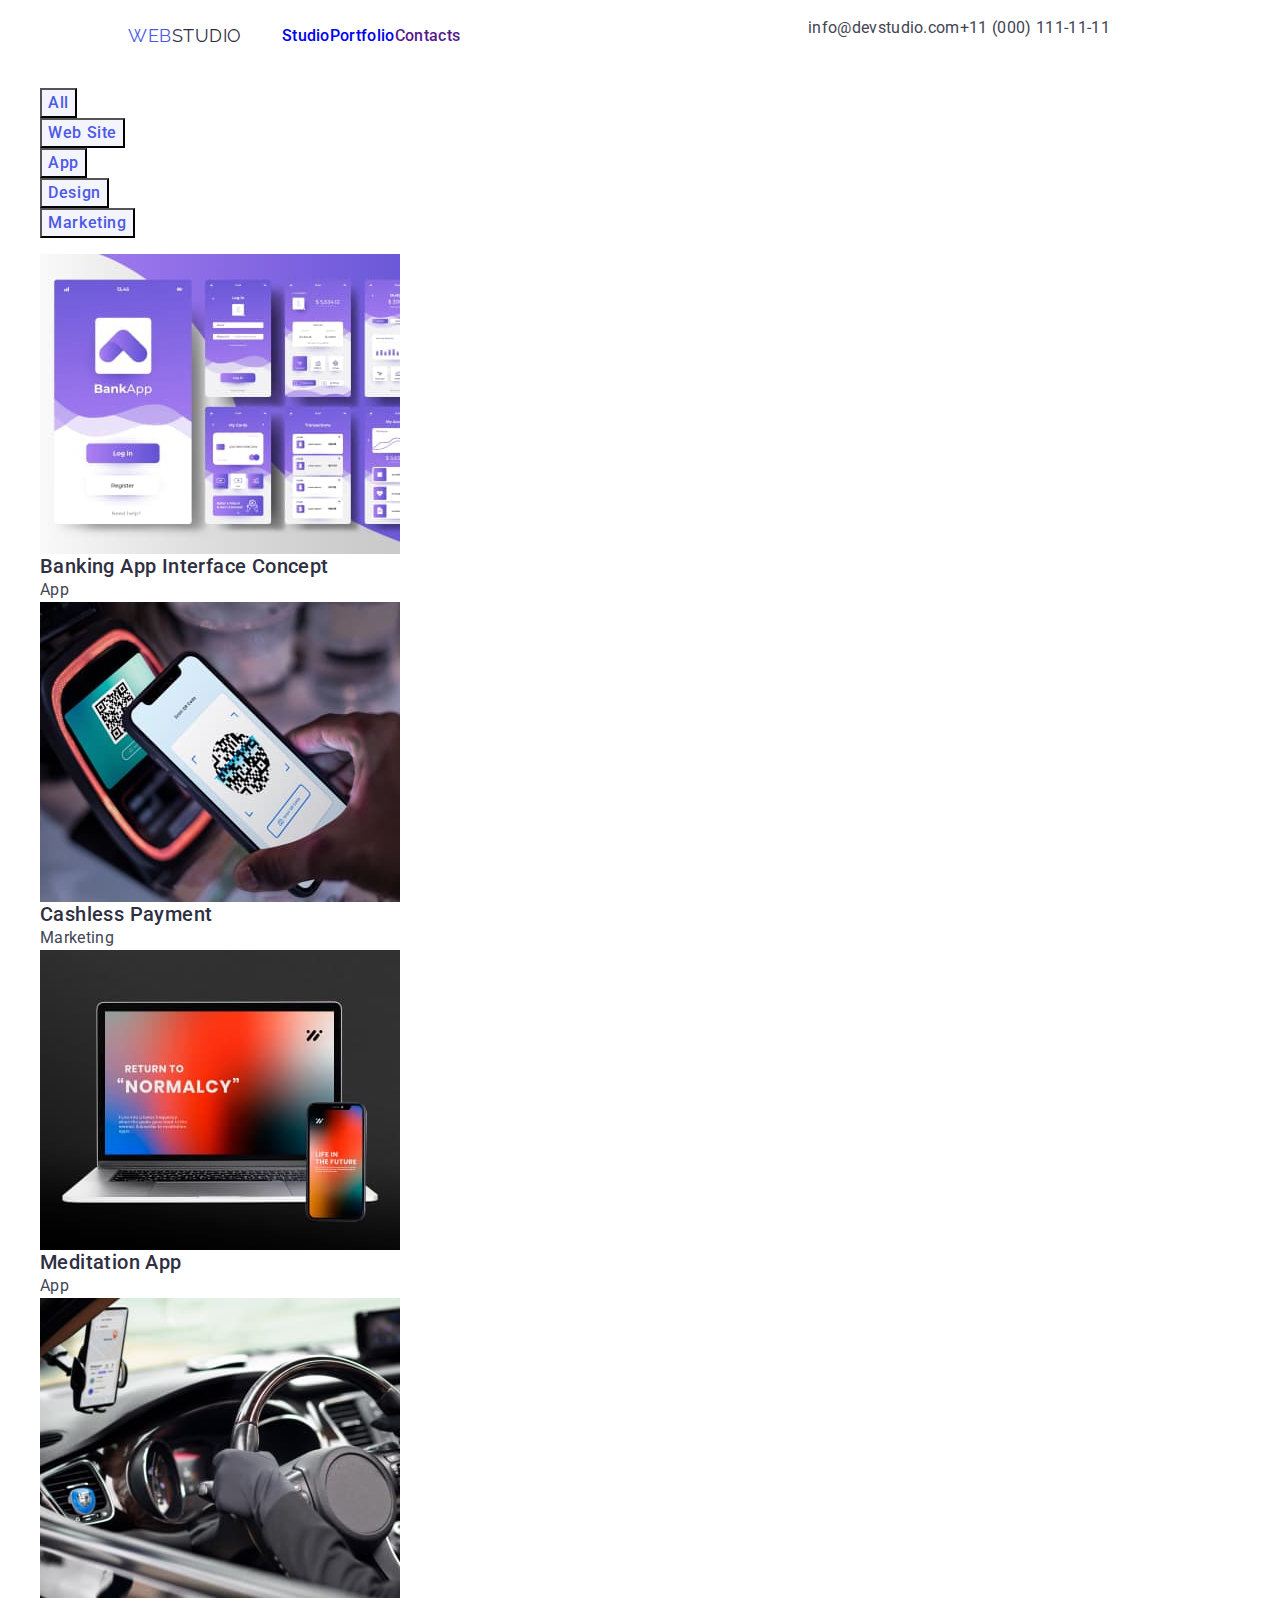
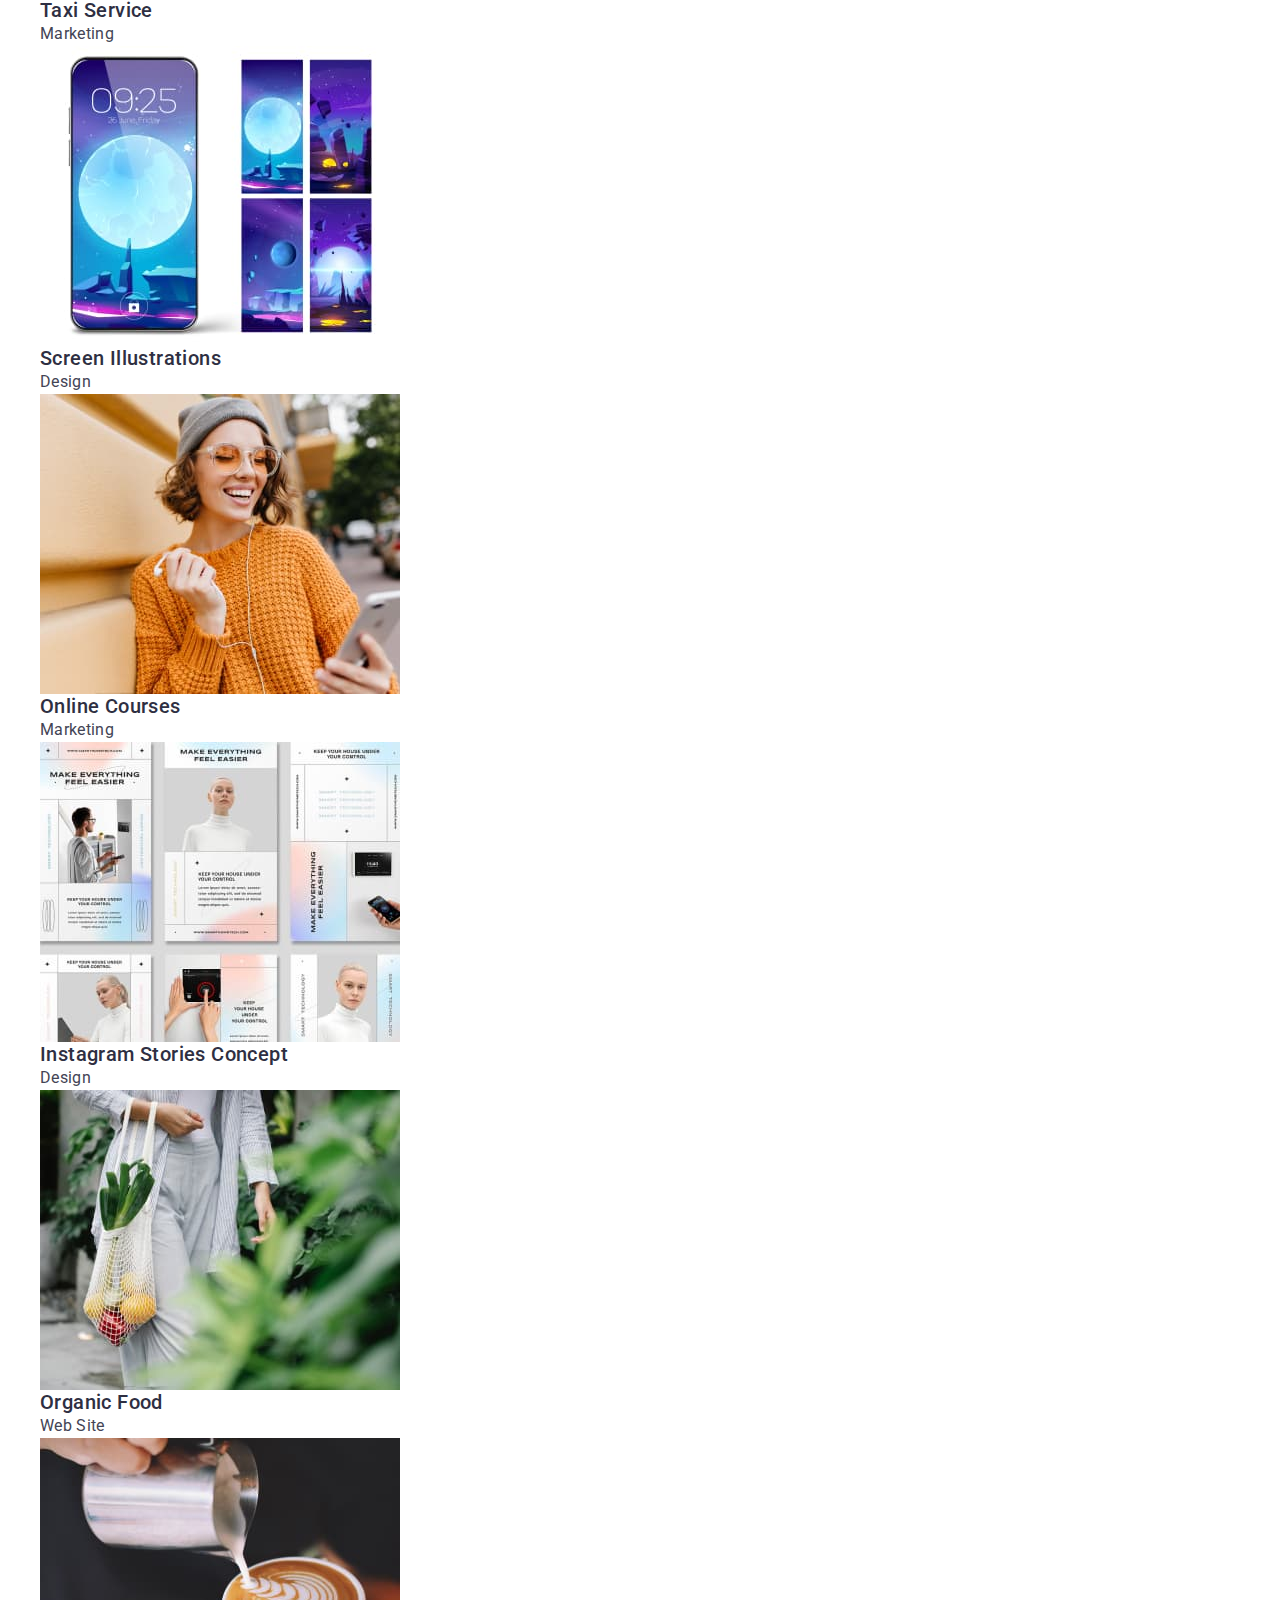
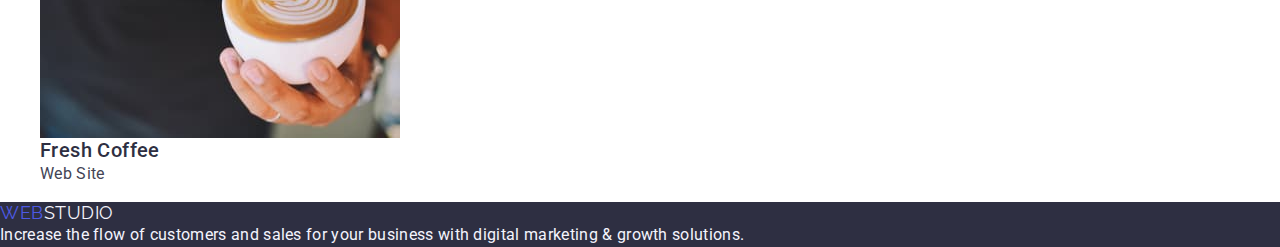
==== portfolio.html @ 56a2a1d2 "fix_colors" ====
<!DOCTYPE html>
<html lang="en">

<head>
    <meta charset="UTF-8">
    <meta name="viewport" content="width=device-width, initial-scale=1.0">
    <link rel="preconnect" href="https://fonts.googleapis.com">
    <link rel="preconnect" href="https://fonts.gstatic.com" crossorigin>
    <link rel="preconnect" href="https://fonts.googleapis.com">
    <link rel="preconnect" href="https://fonts.gstatic.com" crossorigin>
    <link
        href="https://fonts.googleapis.com/css2?family=Raleway:wght@800&family=Roboto:wght@400;500;700;900&display=swap"
        rel="stylesheet">
    <link rel="stylesheet"
        href="https://cdnjs.cloudflare.com/ajax/libs/modern-normalize/1.0.0/modern-normalize.min.css">
    <link rel="stylesheet" href="./css/styles.css">
    <title>Homework3</title>
</head>

<body>
    <header class="page-header">
        <nav class="nav">
            <a class="logo" href="./index.html">Web<span class="logo-studio">Studio</span></a>
            <ul class="menu-list">
                <li class="menu-list-item">
                    <a href="./index.html">Studio</a>
                </li>

                <li class="menu-list-item">
                    <a href="./portfolio.html">Portfolio</a>
                </li>

                <li class="menu-list-item">
                    <a href="">Contacts</a>
                </li>
            </ul>
        </nav>
        <address>
            <ul class="menu-link">
                <li class="menu-link-item">
                    <a class="contact" href="mailto:info@devstudio.com">info@devstudio.com</a>
                </li>
                <li class="menu-link-item">
                    <a class="contact" href="tel:+110001111111">+11 (000) 111-11-11</a>
                </li>
            </ul>
        </address>
    </header>
    <main>
        <section class="">
            <h1 class="hidden">Portfolio</h1>
            <ul class="button-menu">
                <li class="button-item">
                    <button class="modal-button" type="button">All</button>
                </li>
                <li>
                    <button class="modal-button" type="button">Web Site</button>
                </li>
                <li>
                    <button class="modal-button" type="button">App</button>
                </li>
                <li>
                    <button class="modal-button" type="button">Design</button>
                </li>
                <li>
                    <button class="modal-button" type="button">Marketing</button>
                </li>
            </ul>
            <ul class="gallery list">
                <li class="gallery-item">
                    <a class="link" href="link">
                        <img class="gallery-pic" src="./images/portfolio/banking-upp.jpg"
                            alt="Banking App Interface Concept" width="360" height="300">
                        <h2 class="advantage-item-title">Banking App Interface Concept</h2>
                        <p class="advantage-item-p">App</p>
                    </a>
                </li>
                <li class="gallery-item">
                    <a class="link" href="linkas">
                        <img class="gallery-pic" src="./images/portfolio/cashless-payment.jpg" alt="Cashless Payment"
                            width="360" height="300">
                        <h2 class="advantage-item-title">Cashless Payment</h2>
                        <p class="advantage-item-p">Marketing</p>
                    </a>
                </li>
                <li class="gallery-item">
                    <a class="link" href="linksa">
                        <img class="gallery-pic" src="./images/portfolio/maditation-app.jpg" alt="Meditation App"
                            width="360" height="300">
                        <h2 class="advantage-item-title">Meditation App</h2>
                        <p class="advantage-item-p">App</p>
                    </a>
                </li>
                <li class="gallery-item">
                    <a class="link" href="linksq">
                        <img class=" gallery-pic" src="./images/portfolio/taxy-servise.jpg" alt="Taxi Service"
                            width="360" height="300">
                        <h2 class="advantage-item-title">Taxi Service</h2>
                        <p class="advantage-item-p">Marketing</p>
                    </a>
                </li>
                <li class="gallery-item">
                    <a class="link" href="linkqs">
                        <img class="gallery-pic" src="./images/portfolio/screen-illustration.jpg"
                            alt="Screen Illustrations" width="360" height="300">
                        <h2 class="advantage-item-title">Screen Illustrations</h2>
                        <p class="advantage-item-p">Design</p>
                    </a>
                </li>
                <li class="gallery-item">
                    <a class="link" href="linkqw">
                        <img class="gallery-pic" src="./images/portfolio/online-courses.jpg" alt="Online Courses"
                            width="360" height="300">
                        <h2 class="advantage-item-title">Online Courses</h2>
                        <p class="advantage-item-p">Marketing</p>
                    </a>
                </li>
                <li class="gallery-item">
                    <a class="link" href="linkwq">
                        <img class=" gallery-pic" src="./images/portfolio/instagram-stories-concept.jpg"
                            alt="Instagram Stories Concept" width="360" height="300">
                        <h2 class="advantage-item-title">Instagram Stories Concept</h2>
                        <p class="advantage-item-p">Design</p>
                    </a>
                </li>
                <li class="gallery-item">
                    <a class="link" href="linkda">
                        <img class="gallery-pic" src="./images/portfolio/organic-food.jpg" alt="Organic Food"
                            width="360" height="300">
                        <h2 class="advantage-item-title">Organic Food</h2>
                        <p class="advantage-item-p">Web Site</p>
                    </a>
                </li>
                <li class="gallery-item">
                    <a class="link" href="linkad">
                        <img class="gallery-pic" src="./images/portfolio/fresh-coffee.jpg" alt="Fresh Coffee"
                            width="360" height="300">
                        <h2 class="advantage-item-title">Fresh Coffee</h2>
                        <p class="advantage-item-p">Web Site</p>
                    </a>
                </li>
            </ul>
        </section>
    </main>
    <footer class="footer">
        <a class="logo link" href="./index.html">Web<span class="logo-studio-dark">Studio</span>
        </a>
        <p class="background-dark-text">Increase the flow of customers and sales for your business with digital
            marketing & growth solutions.</p>
    </footer>
</body>

</html>
---- css/styles.css ----
:root {
  --primary-font: 'Roboto', sans-serif;
  --secondary-font: 'Raleway', sans-serif;
  --modal-background: #fcfcfc;
  --header-team-card-background: #ffffff;
  --hero-image-background: #2e2f42;
  --light-mode-backgrounds: #f4f4fd;
  --accent-hairlines-subtle-backgrounds: #e7e9fc;
  --body-text-slate: #434455;
  --body-text-light-slate: #8e8f99;
  --valid-success: #31d0aa;
  --dark-overlays-shadows-headings: #2e2f42;
  --pressed-state-cta: #404bbf;
  --cta-focused-active-links: #4d5ae5;
}

body {
  font-family: var(--primary-font);
  color: var(--body-text-slate);
  background-color: var(--header-team-card-background);
}

h1,
h2,
h3,
h4,
h5,
h6 {
  margin: 0;
}

p {
  margin: 0;
  font-weight: 400;
  font-size: 16px;
  line-height: 1.5;
  letter-spacing: 0.02em;
}

img {
  display: block;
  max-width: 100%;
  height: auto;
}

ul {
  list-style: none;
}

a {
  text-decoration: none;
  font-style: normal;
}

/* ==========HEADER========== */
.page-header {
  display: flex;
  justify-content: space-between;
  width: 100%;
  padding: 0 10%;
  height: 72px;
  border: 1px;
  border-color: var(--accent-hairlines-subtle-backgrounds);
}

.nav {
  display: flex;
  align-items: center;
}

.logo {
  font-family: var(--secondary-font);
  font-size: 18px;
  line-height: 1.17;
  letter-spacing: 0.03em;
  text-transform: uppercase;
  color: var(--cta-focused-active-links);
}

.logo-studio {
  color: var(--dark-overlays-shadows-headings);
}

.logo-studio-dark {
  color: var(--light-mode-backgrounds);
}

.menu-list {
  display: flex;
  flex-wrap: wrap;
  flex-basis: calc(width / 3);
}

.menu-list-item {
  font-weight: 500;
  font-size: 16px;
  line-height: 1.5;
  letter-spacing: 0.02em;
  color: var(--dark-overlays-shadows-headings);
}

.menu-link {
  width: 384px;
  height: 24px;
  display: flex;
  flex-wrap: wrap;
}

.menu-link-item {
}

.contact:hover,
.contact:focus,
.menu-link:hover,
.menu-link:focus,
.menu-list:hover,
.menu-list:focus {
  color: var(--pressed-state-cta);
}

.contacts {
  font-style: normal;
}

.contact {
  font-weight: 400;
  font-size: 16px;
  line-height: 1.5;
  letter-spacing: 0.02em;
  color: var(--body-text-slate);
}

/* ==========/HEADER========== */

/* ==========Hero section========== */
.heroimage {
  background-color: var(--hero-image-background);
}

.hero-title {
  width: 496px;
  height: 120px;
  margin: 260px 0 0 472px;
  font-weight: 700;
  font-size: 56px;
  line-height: 1.07;
  text-align: center;
  letter-spacing: 0.02em;

  color: var(--header-team-card-background);
}

/* ==========BUTTON MENU========== */

.modal-button-image {
  font-family: inherit;
  font-style: normal;
  font-weight: 500;
  font-size: 16px;
  line-height: 1.5;
  letter-spacing: 0.04em;

  color: var(--header-team-card-background);
  background: var(--cta-focused-active-links);
}

.modal-button-image:hover,
.modal-button-image:focus {
  background-color: var(--pressed-state-cta);
}

.modal-button {
  font-family: var(--primary-font);
  font-style: normal;
  font-weight: 500;
  font-size: 16px;
  line-height: 1.5;
  letter-spacing: 0.04em;
  cursor: pointer;
  background-color: var(--light-mode-backgrounds);
  color: var(--cta-focused-active-links);
}

.modal-button:hover,
.modal-button:focus {
  background-color: var(--pressed-state-cta);
  color: var(--header-team-card-background);
}

/* ==========/BUTTON MENU========== */

/* ==========SECTION 1========== */

.advantage {
  width: 1128px;
  height: 104px;
  margin: 120px 0 0 156px;
}

.advantage-list {
  margin: 0;
  padding: 0;
  display: flex;
}

.advantage-item {
  width: 264px;
  height: 104px;
  padding: 0 4px;
  background-color: var(--header-team-card-background);
}

.advantage-item-title {
  font-weight: 500;
  font-size: 20px;
  line-height: 1.2;
  letter-spacing: 0.02em;
  color: var(--dark-overlays-shadows-headings);
}

.advantage-item-p {
  color: var(--body-text-slate);
}

/* ==========//* ==========SECTION 1========== */
========== */

/* ==========Hero section========== */

/* ==========/Hero section========== */

/* ==========Workers========== */

.workers {
  background-color: var(--light-mode-backgrounds);
}

.workers-list {
  background-color: #f4f4fd;
}

.workers-item {
  text-align: center;
  text-transform: capitalize;
}

.workers-pic {
}

/* ==========/Workers========== */

/* ==========Production========== */

.production {
}

.production-list {
}

.production-item {
}

.production-pic {
}

/* ==========/Production========== */

/* ==========Portfolio Images========== */

.gallery {
  list-style: none;
}

.gallery-item {
  text-decoration: none;
}

.gallery-pic {
}

/* ==========/Portfolio Images========== */

/* ==========FOOTER========== */

.footer {
  background-color: var(--dark-overlays-shadows-headings);
}
.background-dark-text {
  color: var(--light-mode-backgrounds);
}

.text-center {
  text-align: center;
  text-transform: capitalize;
}

/* ==========/FOOTER========== */

.subtitile {
  font-weight: 700;
  font-size: 36px;
  line-height: 1.11;
  text-align: center;
  letter-spacing: 0.02em;
  text-transform: capitalize;
  color: var(--dark-overlays-shadows-headings);
}

.hidden {
  position: absolute;
  width: 1px;
  height: 1px;
  margin: -1px;
  border: 0;
  padding: 0;

  white-space: nowrap;
  clip-path: inset(100%);
  clip: rect(0 0 0 0);
  overflow: hidden;
}
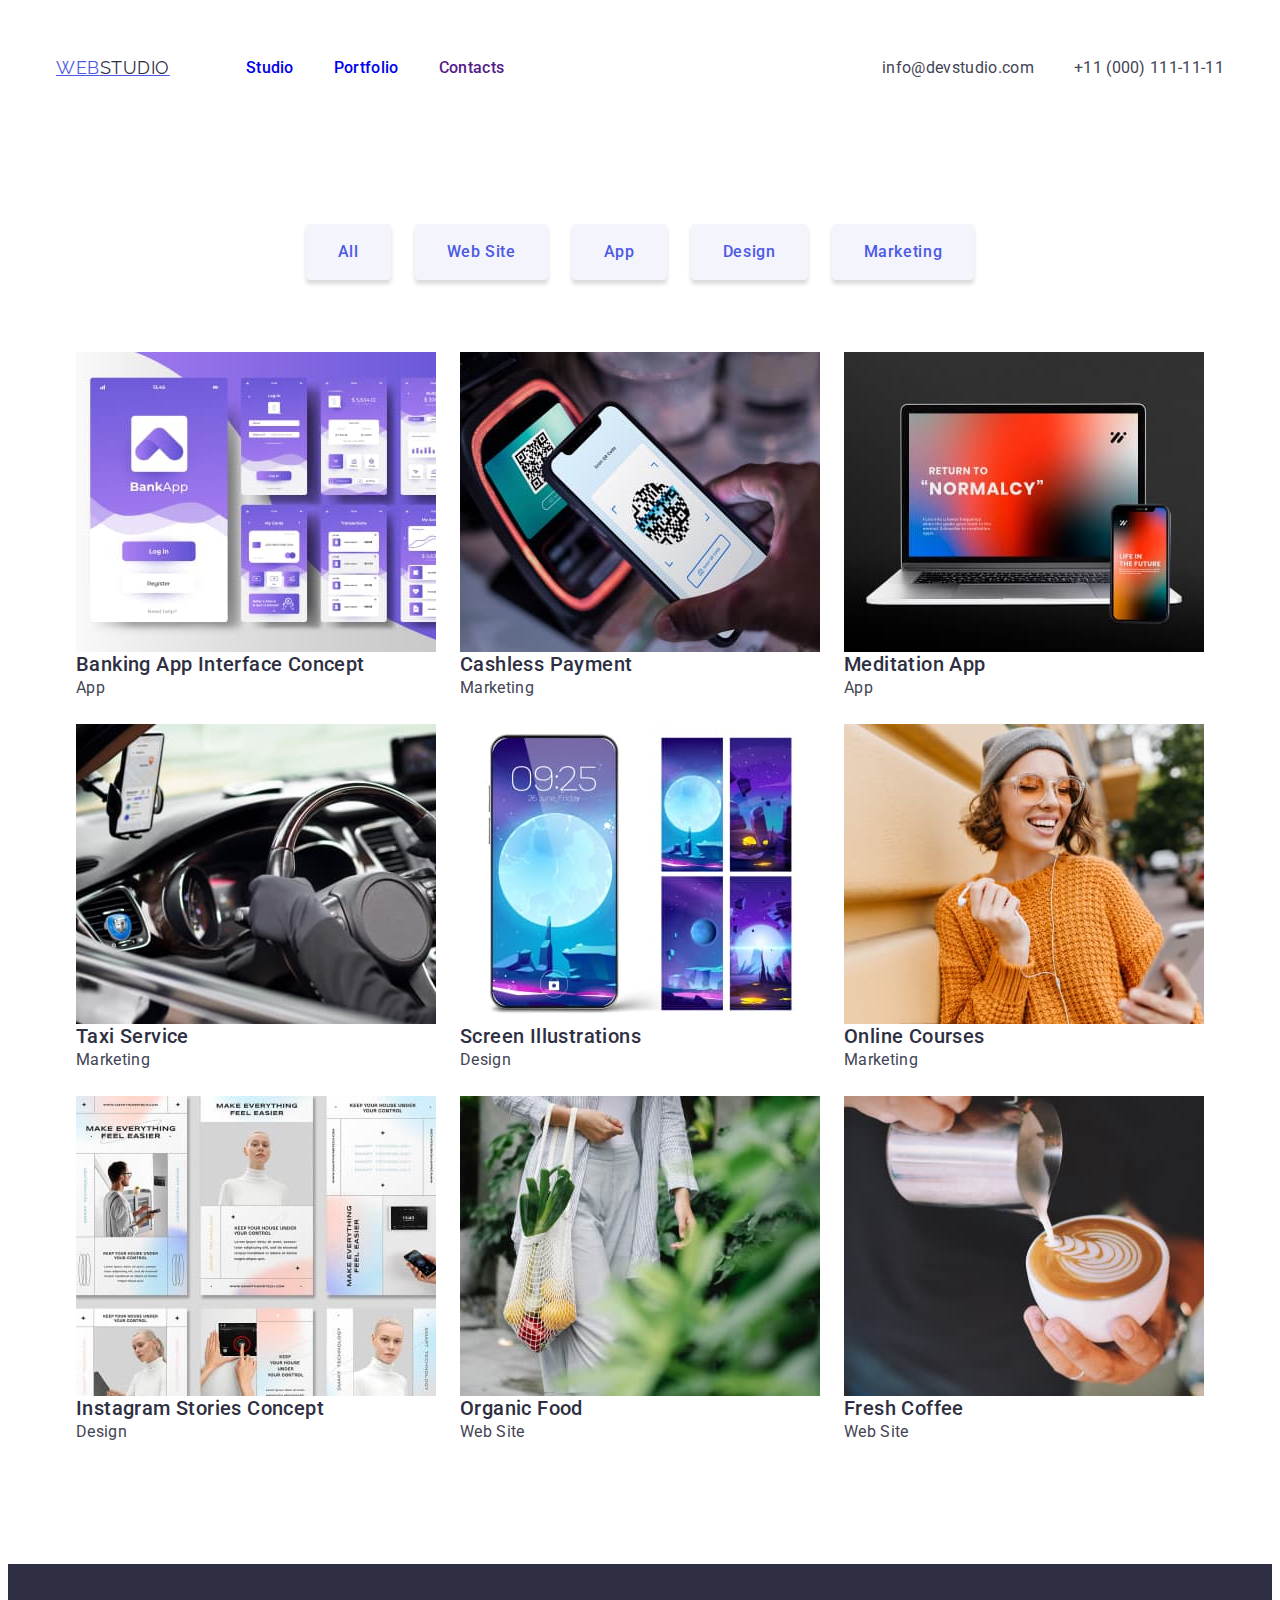
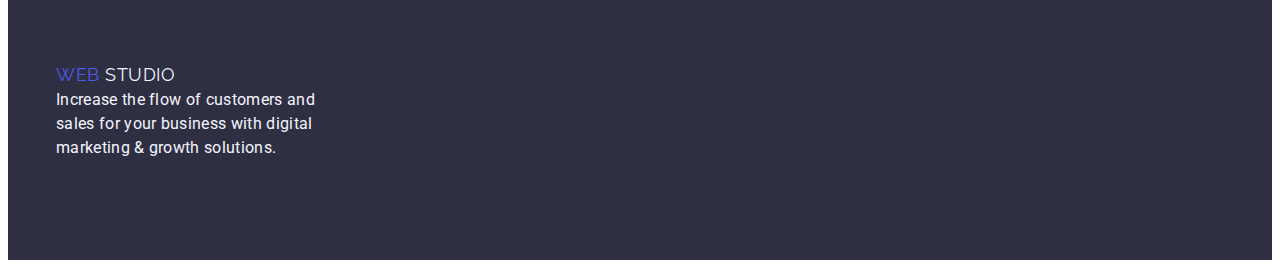
==== commit 8de17d2c: "Flax-conteiners" ====
--- a/portfolio.html
+++ b/portfolio.html
@@ -11,142 +11,151 @@
     <link
         href="https://fonts.googleapis.com/css2?family=Raleway:wght@800&family=Roboto:wght@400;500;700;900&display=swap"
         rel="stylesheet">
-    <link rel="stylesheet"
-        href="https://cdnjs.cloudflare.com/ajax/libs/modern-normalize/1.0.0/modern-normalize.min.css">
+    <link rel="stylesheet" href="https://cdnjs.cloudflare.com/ajax/libs/modern-normalize/2.0.0/modern-normalize.min.css"
+        integrity="sha512-4xo8blKMVCiXpTaLzQSLSw3KFOVPWhm/TRtuPVc4WG6kUgjH6J03IBuG7JZPkcWMxJ5huwaBpOpnwYElP/m6wg=="
+        crossorigin="anonymous" referrerpolicy="no-referrer" />
     <link rel="stylesheet" href="./css/styles.css">
     <title>Homework3</title>
 </head>
 
 <body>
     <header class="page-header">
-        <nav class="nav">
-            <a class="logo" href="./index.html">Web<span class="logo-studio">Studio</span></a>
-            <ul class="menu-list">
-                <li class="menu-list-item">
-                    <a href="./index.html">Studio</a>
-                </li>
+        <div class="header-container container">
+            <nav class="nav">
+                <a class="logo" href="./index.html">Web<span class="logo-studio">Studio</span></a>
+                <header class="page-header ">
+                    <ul class="menu-list list">
+                        <li class="menu-list-item">
+                            <a class="menu-link link" href="./index.html">Studio</a>
+                        </li>
 
-                <li class="menu-list-item">
-                    <a href="./portfolio.html">Portfolio</a>
-                </li>
+                        <li class="menu-list-item">
+                            <a class="menu-link link" href="./portfolio.html">Portfolio</a>
+                        </li>
 
-                <li class="menu-list-item">
-                    <a href="">Contacts</a>
-                </li>
-            </ul>
-        </nav>
-        <address>
-            <ul class="menu-link">
-                <li class="menu-link-item">
-                    <a class="contact" href="mailto:info@devstudio.com">info@devstudio.com</a>
-                </li>
-                <li class="menu-link-item">
-                    <a class="contact" href="tel:+110001111111">+11 (000) 111-11-11</a>
-                </li>
-            </ul>
-        </address>
+                        <li class="menu-list-item">
+                            <a class="menu-link link" href="">Contacts</a>
+                        </li>
+                    </ul>
+            </nav>
+            <address>
+                <ul class="menu-link list">
+                    <li class="menu-link-item">
+                        <a class="contact link" href="mailto:info@devstudio.com">info@devstudio.com</a>
+                    </li>
+                    <li class="menu-link-item">
+                        <a class="contact link" href="tel:+110001111111">+11 (000) 111-11-11</a>
+                    </li>
+                </ul>
+            </address>
+        </div>
     </header>
     <main>
-        <section class="">
-            <h1 class="hidden">Portfolio</h1>
-            <ul class="button-menu">
-                <li class="button-item">
-                    <button class="modal-button" type="button">All</button>
-                </li>
-                <li>
-                    <button class="modal-button" type="button">Web Site</button>
-                </li>
-                <li>
-                    <button class="modal-button" type="button">App</button>
-                </li>
-                <li>
-                    <button class="modal-button" type="button">Design</button>
-                </li>
-                <li>
-                    <button class="modal-button" type="button">Marketing</button>
-                </li>
-            </ul>
-            <ul class="gallery list">
-                <li class="gallery-item">
-                    <a class="link" href="link">
-                        <img class="gallery-pic" src="./images/portfolio/banking-upp.jpg"
-                            alt="Banking App Interface Concept" width="360" height="300">
-                        <h2 class="advantage-item-title">Banking App Interface Concept</h2>
-                        <p class="advantage-item-p">App</p>
-                    </a>
-                </li>
-                <li class="gallery-item">
-                    <a class="link" href="linkas">
-                        <img class="gallery-pic" src="./images/portfolio/cashless-payment.jpg" alt="Cashless Payment"
-                            width="360" height="300">
-                        <h2 class="advantage-item-title">Cashless Payment</h2>
-                        <p class="advantage-item-p">Marketing</p>
-                    </a>
-                </li>
-                <li class="gallery-item">
-                    <a class="link" href="linksa">
-                        <img class="gallery-pic" src="./images/portfolio/maditation-app.jpg" alt="Meditation App"
-                            width="360" height="300">
-                        <h2 class="advantage-item-title">Meditation App</h2>
-                        <p class="advantage-item-p">App</p>
-                    </a>
-                </li>
-                <li class="gallery-item">
-                    <a class="link" href="linksq">
-                        <img class=" gallery-pic" src="./images/portfolio/taxy-servise.jpg" alt="Taxi Service"
-                            width="360" height="300">
-                        <h2 class="advantage-item-title">Taxi Service</h2>
-                        <p class="advantage-item-p">Marketing</p>
-                    </a>
-                </li>
-                <li class="gallery-item">
-                    <a class="link" href="linkqs">
-                        <img class="gallery-pic" src="./images/portfolio/screen-illustration.jpg"
-                            alt="Screen Illustrations" width="360" height="300">
-                        <h2 class="advantage-item-title">Screen Illustrations</h2>
-                        <p class="advantage-item-p">Design</p>
-                    </a>
-                </li>
-                <li class="gallery-item">
-                    <a class="link" href="linkqw">
-                        <img class="gallery-pic" src="./images/portfolio/online-courses.jpg" alt="Online Courses"
-                            width="360" height="300">
-                        <h2 class="advantage-item-title">Online Courses</h2>
-                        <p class="advantage-item-p">Marketing</p>
-                    </a>
-                </li>
-                <li class="gallery-item">
-                    <a class="link" href="linkwq">
-                        <img class=" gallery-pic" src="./images/portfolio/instagram-stories-concept.jpg"
-                            alt="Instagram Stories Concept" width="360" height="300">
-                        <h2 class="advantage-item-title">Instagram Stories Concept</h2>
-                        <p class="advantage-item-p">Design</p>
-                    </a>
-                </li>
-                <li class="gallery-item">
-                    <a class="link" href="linkda">
-                        <img class="gallery-pic" src="./images/portfolio/organic-food.jpg" alt="Organic Food"
-                            width="360" height="300">
-                        <h2 class="advantage-item-title">Organic Food</h2>
-                        <p class="advantage-item-p">Web Site</p>
-                    </a>
-                </li>
-                <li class="gallery-item">
-                    <a class="link" href="linkad">
-                        <img class="gallery-pic" src="./images/portfolio/fresh-coffee.jpg" alt="Fresh Coffee"
-                            width="360" height="300">
-                        <h2 class="advantage-item-title">Fresh Coffee</h2>
-                        <p class="advantage-item-p">Web Site</p>
-                    </a>
-                </li>
-            </ul>
+        <section class="portfolio">
+            <div class="container">
+                <h1 class="hidden">Portfolio</h1>
+                <ul class="button-menu list">
+                    <li class="button-item">
+                        <button class="modal-button" type="button">All</button>
+                    </li>
+                    <li>
+                        <button class="modal-button" type="button">Web Site</button>
+                    </li>
+                    <li>
+                        <button class="modal-button" type="button">App</button>
+                    </li>
+                    <li>
+                        <button class="modal-button" type="button">Design</button>
+                    </li>
+                    <li>
+                        <button class="modal-button" type="button">Marketing</button>
+                    </li>
+                </ul>
+                <ul class="gallery list list">
+                    <li class="gallery-item">
+                        <a class="link" href="link">
+                            <img class="gallery-pic" src="./images/portfolio/banking-upp.jpg"
+                                alt="Banking App Interface Concept" width="360" height="300">
+                            <h2 class="advantage-item-title">Banking App Interface Concept</h2>
+                            <p class="advantage-item-p">App</p>
+                        </a>
+                    </li>
+                    <li class="gallery-item">
+                        <a class="link" href="linkas">
+                            <img class="gallery-pic" src="./images/portfolio/cashless-payment.jpg"
+                                alt="Cashless Payment" width="360" height="300">
+                            <h2 class="advantage-item-title">Cashless Payment</h2>
+                            <p class="advantage-item-p">Marketing</p>
+                        </a>
+                    </li>
+                    <li class="gallery-item">
+                        <a class="link" href="linksa">
+                            <img class="gallery-pic" src="./images/portfolio/maditation-app.jpg" alt="Meditation App"
+                                width="360" height="300">
+                            <h2 class="advantage-item-title">Meditation App</h2>
+                            <p class="advantage-item-p">App</p>
+                        </a>
+                    </li>
+                    <li class="gallery-item">
+                        <a class="link" href="linksq">
+                            <img class=" gallery-pic" src="./images/portfolio/taxy-servise.jpg" alt="Taxi Service"
+                                width="360" height="300">
+                            <h2 class="advantage-item-title">Taxi Service</h2>
+                            <p class="advantage-item-p">Marketing</p>
+                        </a>
+                    </li>
+                    <li class="gallery-item">
+                        <a class="link" href="linkqs">
+                            <img class="gallery-pic" src="./images/portfolio/screen-illustration.jpg"
+                                alt="Screen Illustrations" width="360" height="300">
+                            <h2 class="advantage-item-title">Screen Illustrations</h2>
+                            <p class="advantage-item-p">Design</p>
+                        </a>
+                    </li>
+                    <li class="gallery-item">
+                        <a class="link" href="linkqw">
+                            <img class="gallery-pic" src="./images/portfolio/online-courses.jpg" alt="Online Courses"
+                                width="360" height="300">
+                            <h2 class="advantage-item-title">Online Courses</h2>
+                            <p class="advantage-item-p">Marketing</p>
+                        </a>
+                    </li>
+                    <li class="gallery-item">
+                        <a class="link" href="linkwq">
+                            <img class=" gallery-pic" src="./images/portfolio/instagram-stories-concept.jpg"
+                                alt="Instagram Stories Concept" width="360" height="300">
+                            <h2 class="advantage-item-title">Instagram Stories Concept</h2>
+                            <p class="advantage-item-p">Design</p>
+                        </a>
+                    </li>
+                    <li class="gallery-item">
+                        <a class="link" href="linkda">
+                            <img class="gallery-pic" src="./images/portfolio/organic-food.jpg" alt="Organic Food"
+                                width="360" height="300">
+                            <h2 class="advantage-item-title">Organic Food</h2>
+                            <p class="advantage-item-p">Web Site</p>
+                        </a>
+                    </li>
+                    <li class="gallery-item">
+                        <a class="link" href="linkad">
+                            <img class="gallery-pic" src="./images/portfolio/fresh-coffee.jpg" alt="Fresh Coffee"
+                                width="360" height="300">
+                            <h2 class="advantage-item-title">Fresh Coffee</h2>
+                            <p class="advantage-item-p">Web Site</p>
+                        </a>
+                    </li>
+                </ul>
+            </div>
         </section>
     </main>
     <footer class="footer">
-        <a class="logo link" href="./index.html">Web<span class="logo-studio-dark">Studio</span>
-        </a>
-        <p class="background-dark-text">Increase the flow of customers and sales for your business with digital
-            marketing & growth solutions.</p>
+        <div class="container">
+            <a class="logo link" href="./index.html">Web
+                <span class="logo-studio-dark">Studio</span>
+            </a>
+            <p class="background-dark-text">Increase the flow of customers and sales for your business with digital
+                marketing & growth solutions.</p>
+        </div>
     </footer>
 </body>
 
--- a/css/styles.css
+++ b/css/styles.css
@@ -16,6 +16,10 @@
 
 body {
   font-family: var(--primary-font);
+  font-weight: 400;
+  font-size: 16px;
+  line-height: 1.5;
+  letter-spacing: 0.02em;
   color: var(--body-text-slate);
   background-color: var(--header-team-card-background);
 }
@@ -25,16 +29,10 @@
 h3,
 h4,
 h5,
-h6 {
-  margin: 0;
-}
-
+h6,
 p {
-  margin: 0;
-  font-weight: 400;
-  font-size: 16px;
-  line-height: 1.5;
-  letter-spacing: 0.02em;
+  margin-top: 0;
+  margin-bottom: 0;
 }
 
 img {
@@ -43,32 +41,68 @@
   height: auto;
 }
 
-ul {
+ul,
+ol {
+  margin-top: 0;
+  margin-bottom: 0;
+  padding-left: 0;
+}
+
+button {
+  cursor: pointer;
+  border: none;
+}
+
+.list {
   list-style: none;
 }
 
-a {
+.link {
   text-decoration: none;
   font-style: normal;
 }
 
+.container {
+  width: 1168px;
+  margin-left: auto;
+  margin-right: auto;
+  padding-left: 16px;
+  padding-right: 16px;
+}
+
+.main-container {
+  display: flex;
+  flex-direction: column;
+  flex-wrap: wrap;
+  column-gap: 120px;
+}
 /* ==========HEADER========== */
 .page-header {
+  padding-top: 24px;
+  padding-bottom: 24px;
   display: flex;
   justify-content: space-between;
   width: 100%;
-  padding: 0 10%;
-  height: 72px;
   border: 1px;
   border-color: var(--accent-hairlines-subtle-backgrounds);
 }
 
+.header-container {
+  display: flex;
+  justify-content: space-between;
+  align-items: center;
+}
+
 .nav {
   display: flex;
+  justify-content: space-between;
   align-items: center;
 }
 
 .logo {
+  display: inline-block;
+  align-items: center;
+  margin-right: 76px;
   font-family: var(--secondary-font);
   font-size: 18px;
   line-height: 1.17;
@@ -87,8 +121,7 @@
 
 .menu-list {
   display: flex;
-  flex-wrap: wrap;
-  flex-basis: calc(width / 3);
+  column-gap: 40px;
 }
 
 .menu-list-item {
@@ -100,13 +133,9 @@
 }
 
 .menu-link {
-  width: 384px;
-  height: 24px;
   display: flex;
   flex-wrap: wrap;
-}
-
-.menu-link-item {
+  column-gap: 40px;
 }
 
 .contact:hover,
@@ -118,10 +147,6 @@
   color: var(--pressed-state-cta);
 }
 
-.contacts {
-  font-style: normal;
-}
-
 .contact {
   font-weight: 400;
   font-size: 16px;
@@ -134,13 +159,20 @@
 
 /* ==========Hero section========== */
 .heroimage {
+  margin-bottom: 120px;
+  padding-top: 188px;
+  padding-bottom: 188px;
   background-color: var(--hero-image-background);
 }
 
+.hero-container {
+  display: flex;
+  flex-direction: column;
+  align-items: center;
+}
 .hero-title {
   width: 496px;
-  height: 120px;
-  margin: 260px 0 0 472px;
+  margin-bottom: 36px;
   font-weight: 700;
   font-size: 56px;
   line-height: 1.07;
@@ -153,6 +185,9 @@
 /* ==========BUTTON MENU========== */
 
 .modal-button-image {
+  padding: 16px 32px;
+  border-radius: 4px;
+  box-shadow: 0px 4px 4px 0px rgba(0, 0, 0, 0.15);
   font-family: inherit;
   font-style: normal;
   font-weight: 500;
@@ -170,13 +205,15 @@
 }
 
 .modal-button {
-  font-family: var(--primary-font);
+  padding: 16px 32px;
+  border-radius: 4px;
+  box-shadow: 0px 4px 4px 0px rgba(0, 0, 0, 0.15);
+  font-family: inherit;
   font-style: normal;
   font-weight: 500;
   font-size: 16px;
   line-height: 1.5;
   letter-spacing: 0.04em;
-  cursor: pointer;
   background-color: var(--light-mode-backgrounds);
   color: var(--cta-focused-active-links);
 }
@@ -192,21 +229,17 @@
 /* ==========SECTION 1========== */
 
 .advantage {
-  width: 1128px;
-  height: 104px;
-  margin: 120px 0 0 156px;
+  margin-bottom: 120px;
 }
 
 .advantage-list {
-  margin: 0;
-  padding: 0;
-  display: flex;
+  display: flex;
+  justify-content: space-between;
+  column-gap: 24px;
 }
 
 .advantage-item {
   width: 264px;
-  height: 104px;
-  padding: 0 4px;
   background-color: var(--header-team-card-background);
 }
 
@@ -222,21 +255,45 @@
   color: var(--body-text-slate);
 }
 
-/* ==========//* ==========SECTION 1========== */
-========== */
-
-/* ==========Hero section========== */
-
-/* ==========/Hero section========== */
+/* ==========Production========== */
+
+.production {
+  margin-bottom: 120px;
+}
+.production-container {
+  display: flex;
+  flex-direction: column;
+  align-items: center;
+}
+.production-list {
+  display: flex;
+  justify-content: space-between;
+  column-gap: 24px;
+  margin-top: 72px;
+}
+
+/* ==========/Production========== */
 
 /* ==========Workers========== */
 
 .workers {
+  padding-top: 120px;
+  padding-bottom: 120px;
   background-color: var(--light-mode-backgrounds);
 }
 
+.workers-container {
+  display: flex;
+  flex-direction: column;
+  flex-wrap: wrap;
+}
+
 .workers-list {
+  display: flex;
+  justify-content: space-between;
+  align-items: center;
   background-color: #f4f4fd;
+  margin-top: 72px;
 }
 
 .workers-item {
@@ -244,38 +301,26 @@
   text-transform: capitalize;
 }
 
-.workers-pic {
-}
-
 /* ==========/Workers========== */
 
-/* ==========Production========== */
-
-.production {
-}
-
-.production-list {
-}
-
-.production-item {
-}
-
-.production-pic {
-}
-
-/* ==========/Production========== */
-
-/* ==========Portfolio Images========== */
-
+/* ==========Portfolio========== */
+
+.portfolio {
+  padding-top: 96px;
+  padding-bottom: 120px;
+}
+
+.button-menu {
+  display: flex;
+  justify-content: center;
+  gap: 24px;
+  margin-bottom: 72px;
+}
 .gallery {
-  list-style: none;
-}
-
-.gallery-item {
-  text-decoration: none;
-}
-
-.gallery-pic {
+  display: flex;
+  flex-wrap: wrap;
+  justify-content: center;
+  gap: 24px;
 }
 
 /* ==========/Portfolio Images========== */
@@ -283,9 +328,12 @@
 /* ==========FOOTER========== */
 
 .footer {
+  padding-top: 100px;
+  padding-bottom: 100px;
   background-color: var(--dark-overlays-shadows-headings);
 }
 .background-dark-text {
+  width: 264px;
   color: var(--light-mode-backgrounds);
 }
 
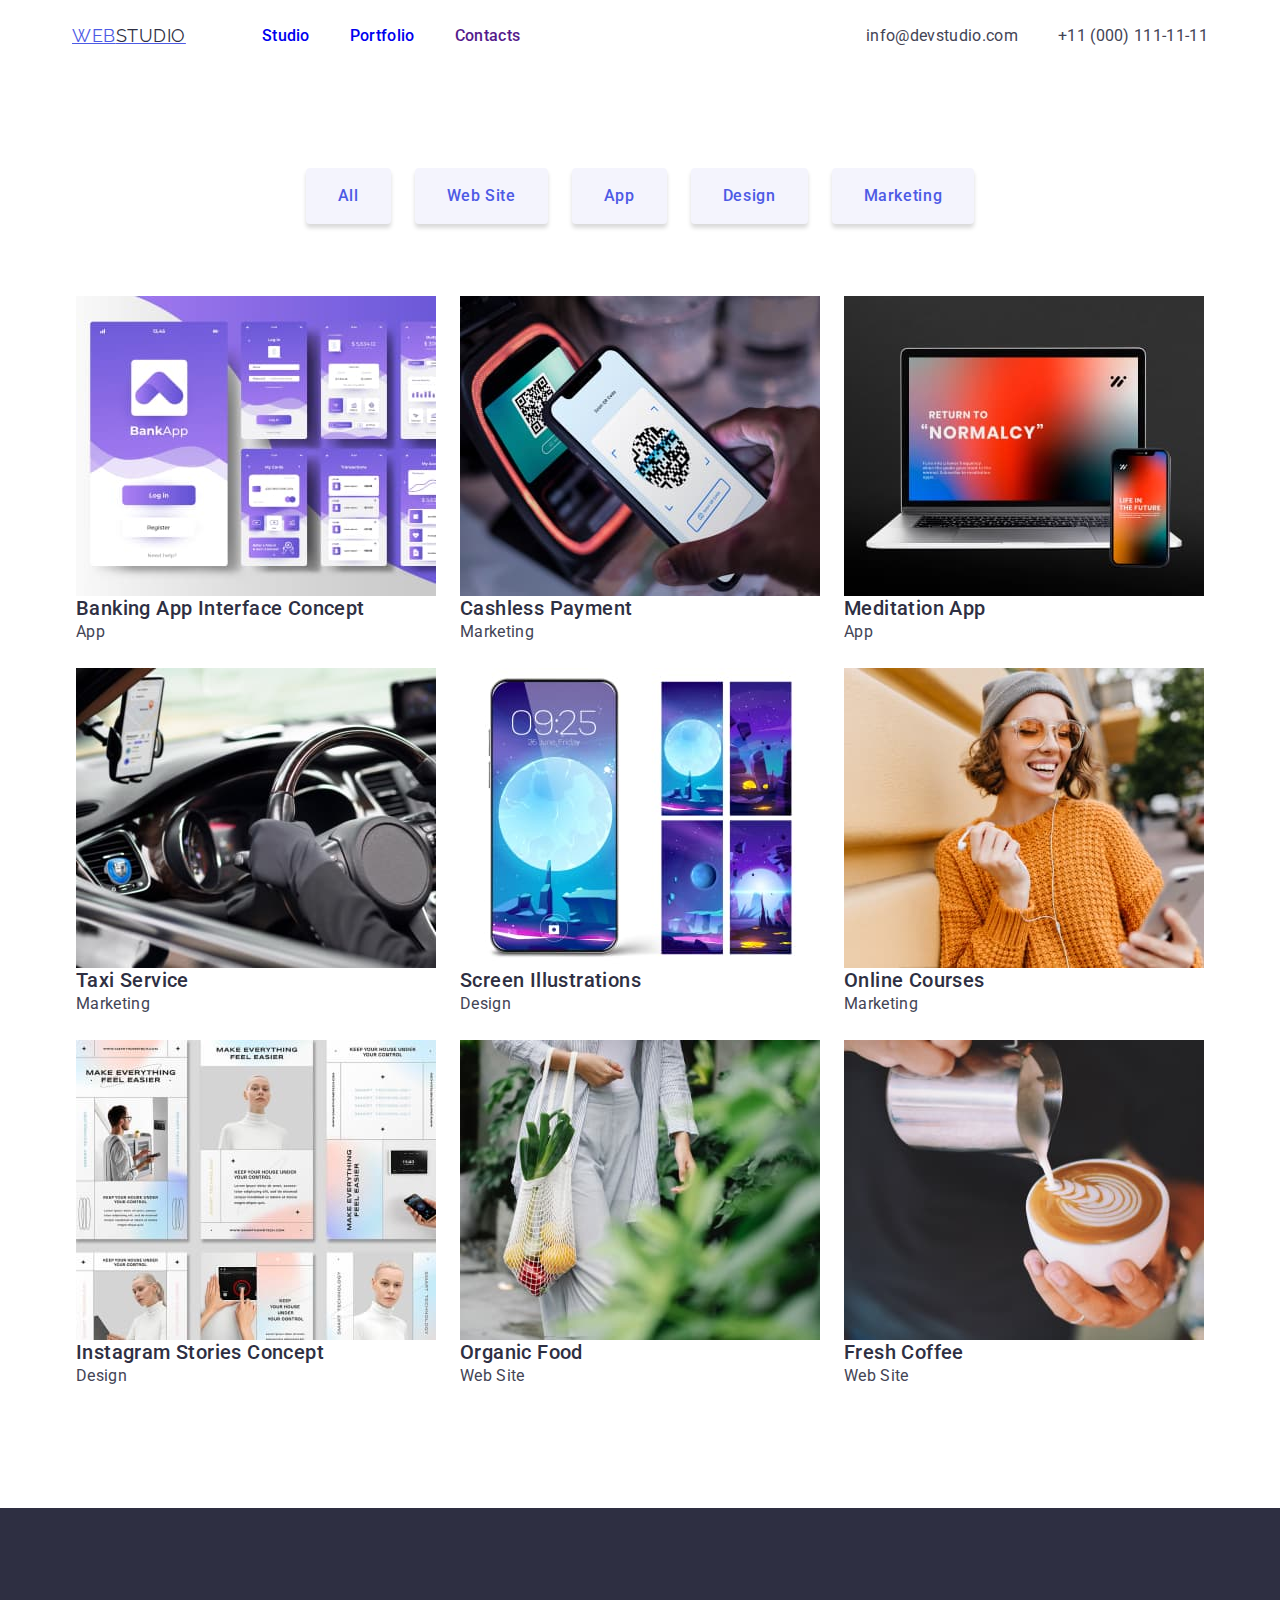
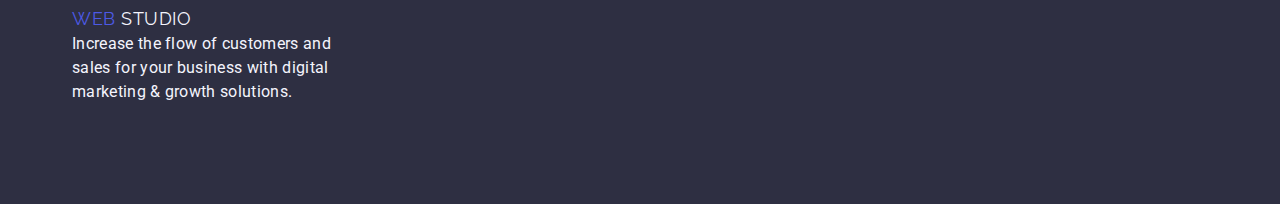
==== commit 87144395: "Validator+" ====
--- a/portfolio.html
+++ b/portfolio.html
@@ -11,9 +11,8 @@
     <link
         href="https://fonts.googleapis.com/css2?family=Raleway:wght@800&family=Roboto:wght@400;500;700;900&display=swap"
         rel="stylesheet">
-    <link rel="stylesheet" href="https://cdnjs.cloudflare.com/ajax/libs/modern-normalize/2.0.0/modern-normalize.min.css"
-        integrity="sha512-4xo8blKMVCiXpTaLzQSLSw3KFOVPWhm/TRtuPVc4WG6kUgjH6J03IBuG7JZPkcWMxJ5huwaBpOpnwYElP/m6wg=="
-        crossorigin="anonymous" referrerpolicy="no-referrer" />
+    <link rel="stylesheet"
+        href="https://cdnjs.cloudflare.com/ajax/libs/modern-normalize/2.0.0/modern-normalize.min.css">
     <link rel="stylesheet" href="./css/styles.css">
     <title>Homework3</title>
 </head>
@@ -23,20 +22,19 @@
         <div class="header-container container">
             <nav class="nav">
                 <a class="logo" href="./index.html">Web<span class="logo-studio">Studio</span></a>
-                <header class="page-header ">
-                    <ul class="menu-list list">
-                        <li class="menu-list-item">
-                            <a class="menu-link link" href="./index.html">Studio</a>
-                        </li>
+                <ul class="menu-list list">
+                    <li class="menu-list-item">
+                        <a class="menu-link link" href="./index.html">Studio</a>
+                    </li>
 
-                        <li class="menu-list-item">
-                            <a class="menu-link link" href="./portfolio.html">Portfolio</a>
-                        </li>
+                    <li class="menu-list-item">
+                        <a class="menu-link link" href="./portfolio.html">Portfolio</a>
+                    </li>
 
-                        <li class="menu-list-item">
-                            <a class="menu-link link" href="">Contacts</a>
-                        </li>
-                    </ul>
+                    <li class="menu-list-item">
+                        <a class="menu-link link" href="">Contacts</a>
+                    </li>
+                </ul>
             </nav>
             <address>
                 <ul class="menu-link list">
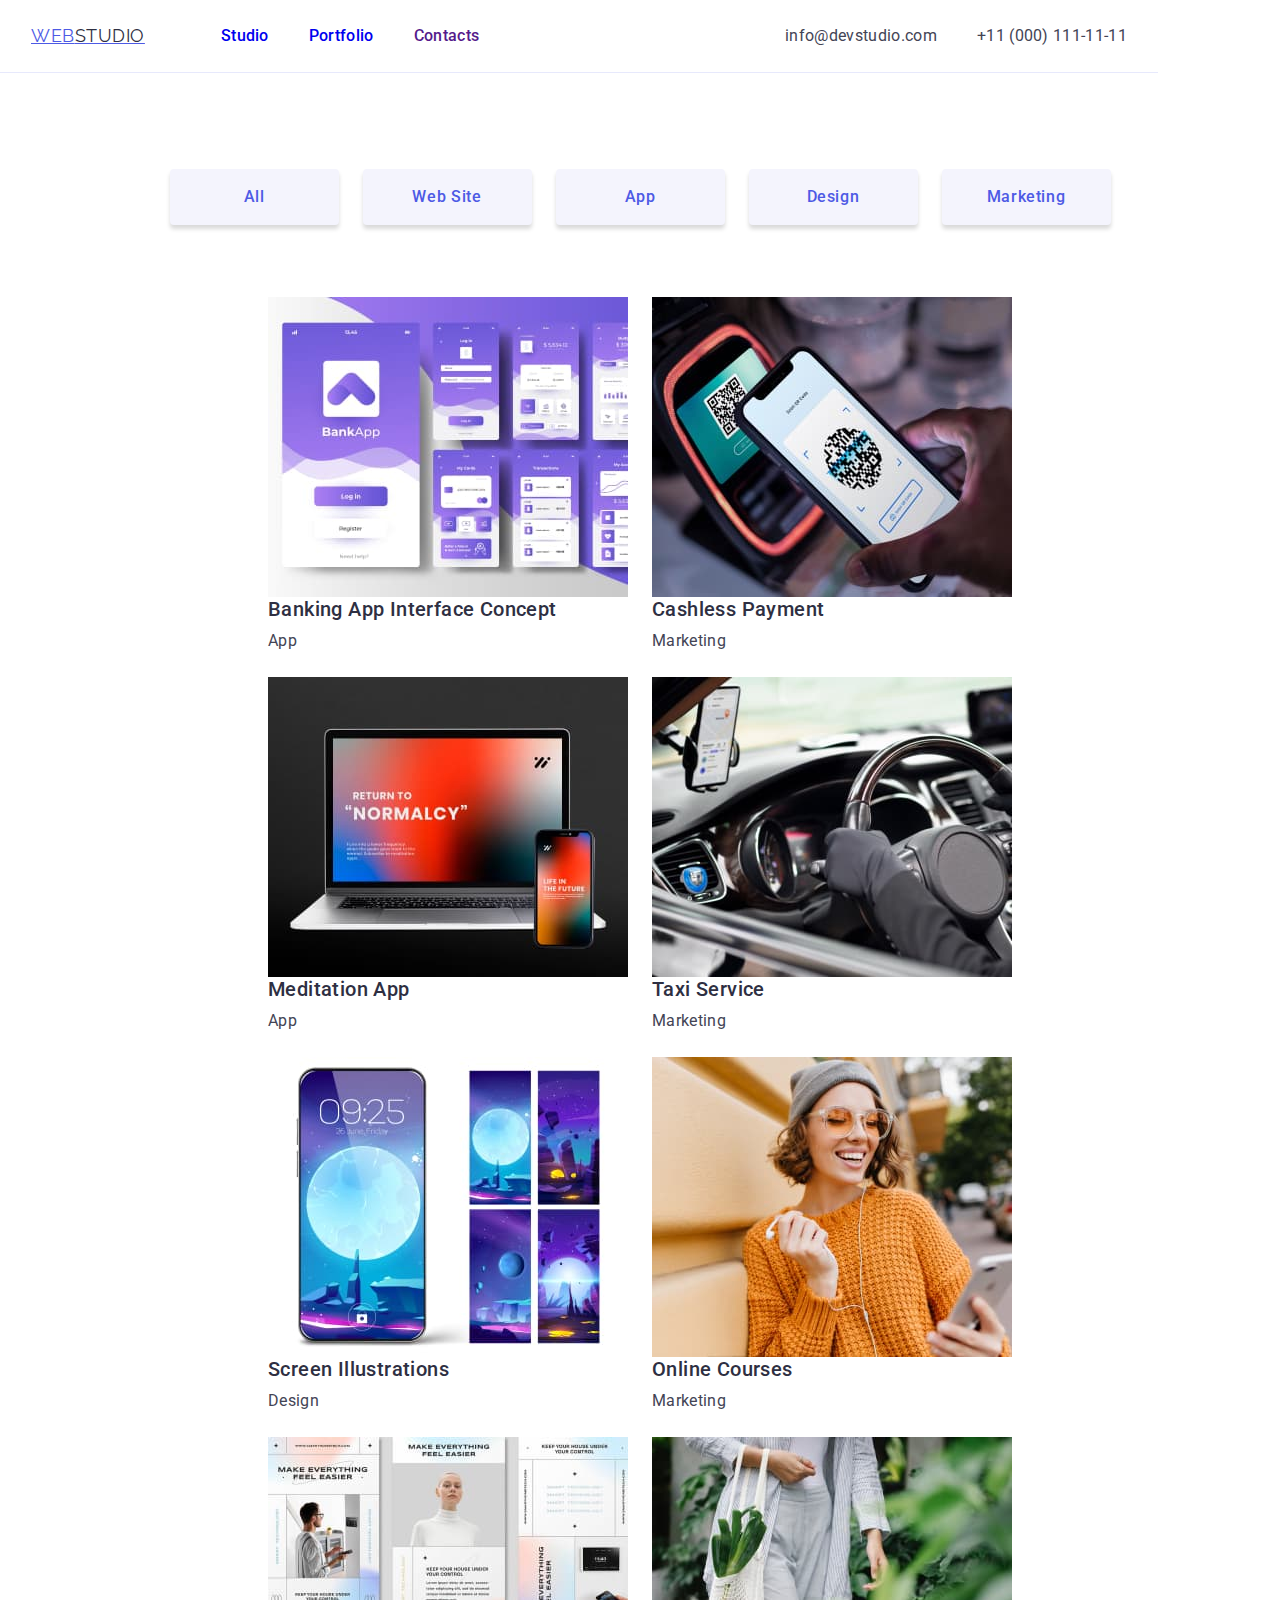
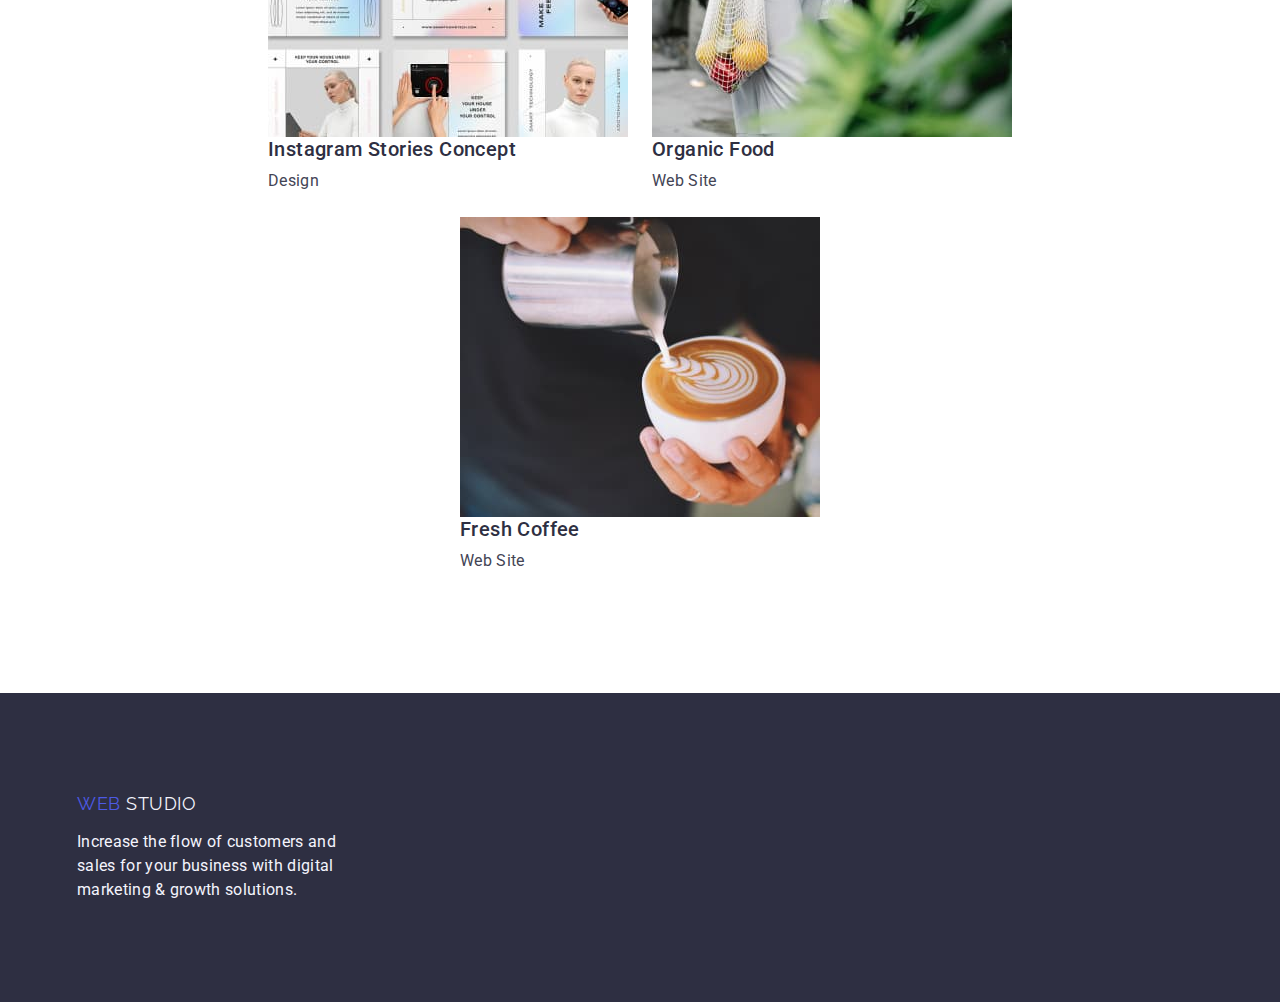
==== commit 2868c905: "index_sect1-4" ====
--- a/portfolio.html
+++ b/portfolio.html
@@ -148,7 +148,7 @@
     </main>
     <footer class="footer">
         <div class="container">
-            <a class="logo link" href="./index.html">Web
+            <a class="logo link marg" href="./index.html">Web
                 <span class="logo-studio-dark">Studio</span>
             </a>
             <p class="background-dark-text">Increase the flow of customers and sales for your business with digital
--- a/css/styles.css
+++ b/css/styles.css
@@ -63,7 +63,7 @@
 }
 
 .container {
-  width: 1168px;
+  width: 1158px;
   margin-left: auto;
   margin-right: auto;
   padding-left: 16px;
@@ -78,13 +78,12 @@
 }
 /* ==========HEADER========== */
 .page-header {
-  padding-top: 24px;
-  padding-bottom: 24px;
-  display: flex;
-  justify-content: space-between;
-  width: 100%;
-  border: 1px;
-  border-color: var(--accent-hairlines-subtle-backgrounds);
+  display: flex;
+  justify-content: space-between;
+  width: 1158px;
+  padding-left: 15px;
+  padding-right: 15px;
+  border-bottom: 1px solid #e7e9fc;
 }
 
 .header-container {
@@ -121,10 +120,12 @@
 
 .menu-list {
   display: flex;
-  column-gap: 40px;
+  gap: 40px;
 }
 
 .menu-list-item {
+  padding-top: 24px;
+  padding-bottom: 24px;
   font-weight: 500;
   font-size: 16px;
   line-height: 1.5;
@@ -135,7 +136,7 @@
 .menu-link {
   display: flex;
   flex-wrap: wrap;
-  column-gap: 40px;
+  gap: 40px;
 }
 
 .contact:hover,
@@ -158,8 +159,8 @@
 /* ==========/HEADER========== */
 
 /* ==========Hero section========== */
+
 .heroimage {
-  margin-bottom: 120px;
   padding-top: 188px;
   padding-bottom: 188px;
   background-color: var(--hero-image-background);
@@ -171,7 +172,7 @@
   align-items: center;
 }
 .hero-title {
-  width: 496px;
+  max-width: 496px;
   margin-bottom: 36px;
   font-weight: 700;
   font-size: 56px;
@@ -185,6 +186,7 @@
 /* ==========BUTTON MENU========== */
 
 .modal-button-image {
+  min-width: 169px;
   padding: 16px 32px;
   border-radius: 4px;
   box-shadow: 0px 4px 4px 0px rgba(0, 0, 0, 0.15);
@@ -205,6 +207,7 @@
 }
 
 .modal-button {
+  min-width: 169px;
   padding: 16px 32px;
   border-radius: 4px;
   box-shadow: 0px 4px 4px 0px rgba(0, 0, 0, 0.15);
@@ -229,21 +232,26 @@
 /* ==========SECTION 1========== */
 
 .advantage {
-  margin-bottom: 120px;
+  padding: 120px 0;
 }
 
 .advantage-list {
   display: flex;
-  justify-content: space-between;
-  column-gap: 24px;
+  gap: 24px;
 }
 
 .advantage-item {
-  width: 264px;
+  width: calc((100% - 72px) / 4);
   background-color: var(--header-team-card-background);
 }
 
+.advantage-item-name {
+  padding: 32px 0;
+  border-radius: 0px 0px 4px 4px;
+}
+
 .advantage-item-title {
+  margin-bottom: 8px;
   font-weight: 500;
   font-size: 20px;
   line-height: 1.2;
@@ -258,7 +266,7 @@
 /* ==========Production========== */
 
 .production {
-  margin-bottom: 120px;
+  padding-bottom: 120px;
 }
 .production-container {
   display: flex;
@@ -268,7 +276,7 @@
 .production-list {
   display: flex;
   justify-content: space-between;
-  column-gap: 24px;
+  gap: 24px;
   margin-top: 72px;
 }
 
@@ -337,6 +345,10 @@
   color: var(--light-mode-backgrounds);
 }
 
+.marg {
+  margin-bottom: 16px;
+}
+
 .text-center {
   text-align: center;
   text-transform: capitalize;
@@ -345,6 +357,7 @@
 /* ==========/FOOTER========== */
 
 .subtitile {
+  margin-bottom: 72px;
   font-weight: 700;
   font-size: 36px;
   line-height: 1.11;
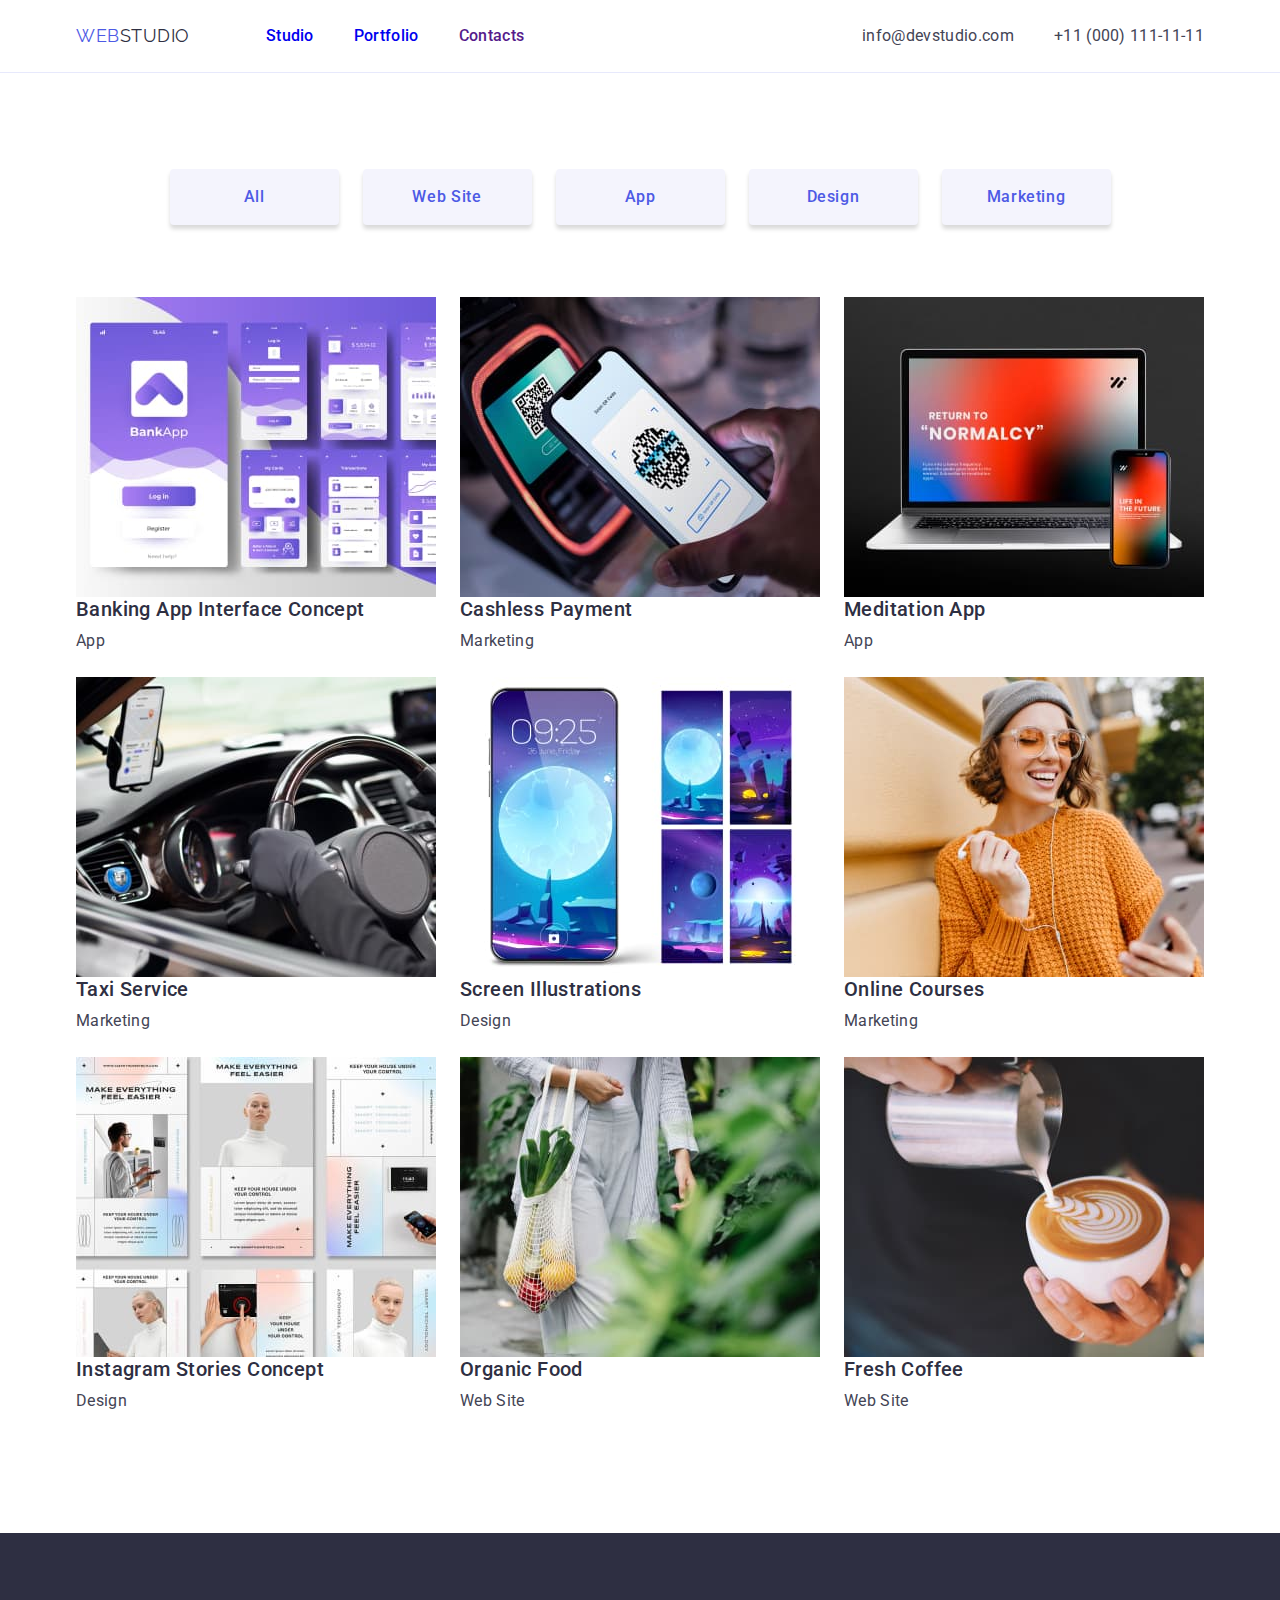
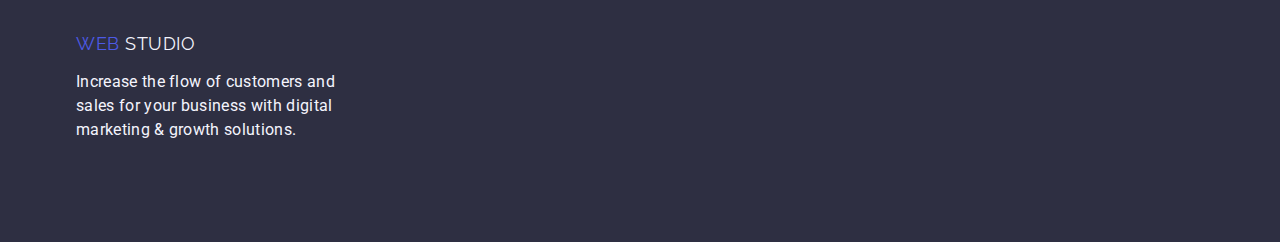
==== commit ce779a3d: "Update portfolio.html" ====
--- a/portfolio.html
+++ b/portfolio.html
@@ -21,27 +21,28 @@
     <header class="page-header">
         <div class="header-container container">
             <nav class="nav">
-                <a class="logo" href="./index.html">Web<span class="logo-studio">Studio</span></a>
+                <a class="logo header-link-padding link" href="./index.html">Web<span
+                        class="logo-studio">Studio</span></a>
                 <ul class="menu-list list">
                     <li class="menu-list-item">
-                        <a class="menu-link link" href="./index.html">Studio</a>
+                        <a class="menu-link header-link-padding link" href="./index.html">Studio</a>
                     </li>
 
                     <li class="menu-list-item">
-                        <a class="menu-link link" href="./portfolio.html">Portfolio</a>
+                        <a class="menu-link header-link-padding link" href="./portfolio.html">Portfolio</a>
                     </li>
 
                     <li class="menu-list-item">
-                        <a class="menu-link link" href="">Contacts</a>
+                        <a class="menu-link header-link-padding link" href="">Contacts</a>
                     </li>
                 </ul>
             </nav>
             <address>
                 <ul class="menu-link list">
-                    <li class="menu-link-item">
+                    <li class="menu-link-item header-link-padding">
                         <a class="contact link" href="mailto:info@devstudio.com">info@devstudio.com</a>
                     </li>
-                    <li class="menu-link-item">
+                    <li class="menu-link-item header-link-padding">
                         <a class="contact link" href="tel:+110001111111">+11 (000) 111-11-11</a>
                     </li>
                 </ul>
--- a/css/styles.css
+++ b/css/styles.css
@@ -66,8 +66,8 @@
   width: 1158px;
   margin-left: auto;
   margin-right: auto;
-  padding-left: 16px;
-  padding-right: 16px;
+  padding-left: 15px;
+  padding-right: 15px;
 }
 
 .main-container {
@@ -80,16 +80,18 @@
 .page-header {
   display: flex;
   justify-content: space-between;
-  width: 1158px;
-  padding-left: 15px;
-  padding-right: 15px;
-  border-bottom: 1px solid #e7e9fc;
+  border-bottom: 1px solid var(--accent-hairlines-subtle-backgrounds);
 }
 
 .header-container {
   display: flex;
   justify-content: space-between;
   align-items: center;
+}
+
+.header-link-padding {
+  padding-top: 24px;
+  padding-bottom: 24px;
 }
 
 .nav {
@@ -124,8 +126,6 @@
 }
 
 .menu-list-item {
-  padding-top: 24px;
-  padding-bottom: 24px;
   font-weight: 500;
   font-size: 16px;
   line-height: 1.5;
@@ -242,12 +242,12 @@
 
 .advantage-item {
   width: calc((100% - 72px) / 4);
+  border-radius: 0px 0px 4px 4px;
   background-color: var(--header-team-card-background);
 }
 
 .advantage-item-name {
   padding: 32px 0;
-  border-radius: 0px 0px 4px 4px;
 }
 
 .advantage-item-title {
@@ -298,9 +298,9 @@
 
 .workers-list {
   display: flex;
-  justify-content: space-between;
-  align-items: center;
-  background-color: #f4f4fd;
+  gap: 24px;
+
+  background-color: var(--light-mode-backgrounds);
   margin-top: 72px;
 }
 
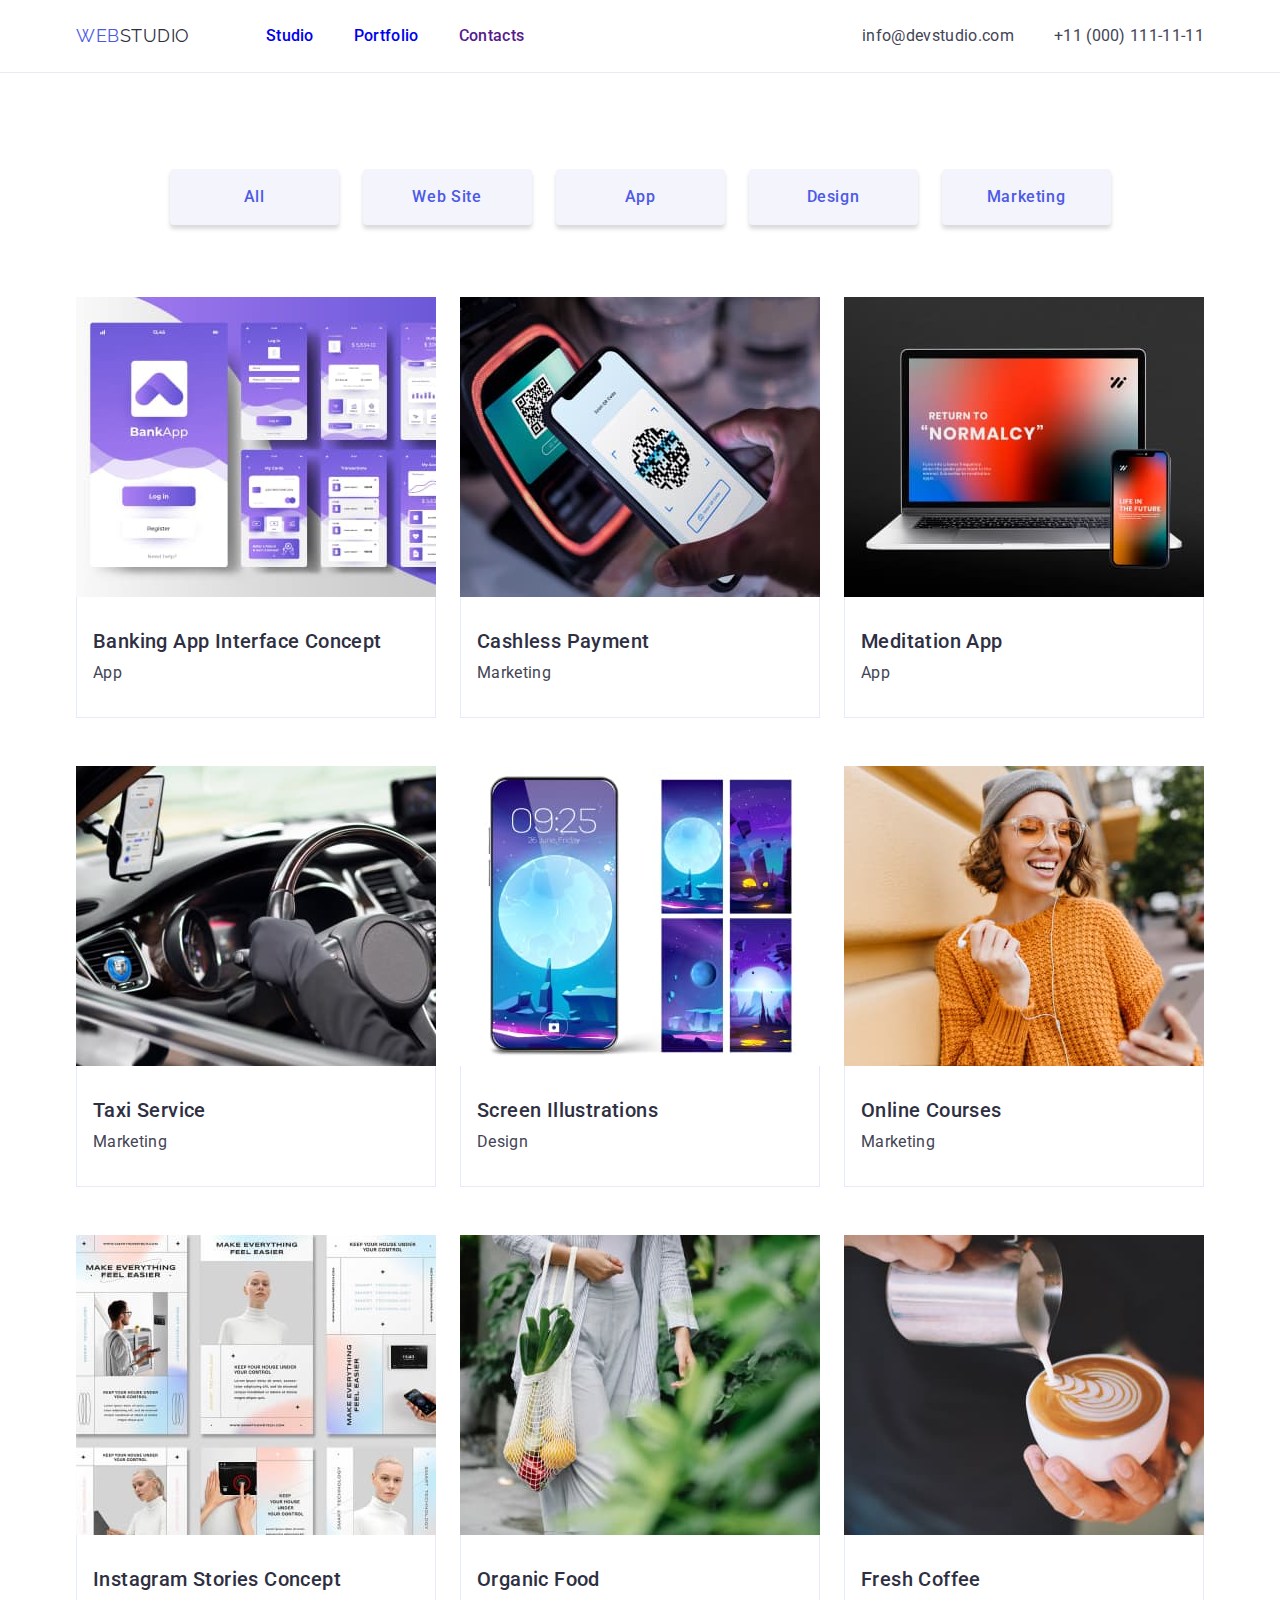
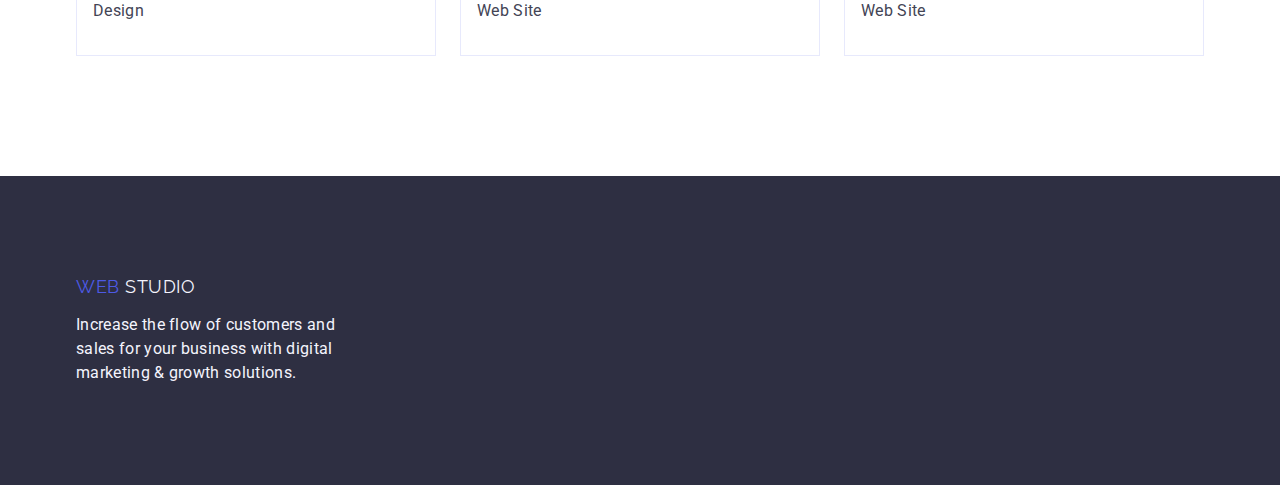
==== commit e2399f27: "Portfolio fix" ====
--- a/portfolio.html
+++ b/portfolio.html
@@ -70,77 +70,95 @@
                         <button class="modal-button" type="button">Marketing</button>
                     </li>
                 </ul>
-                <ul class="gallery list list">
+                <ul class="gallery list">
                     <li class="gallery-item">
                         <a class="link" href="link">
                             <img class="gallery-pic" src="./images/portfolio/banking-upp.jpg"
                                 alt="Banking App Interface Concept" width="360" height="300">
-                            <h2 class="advantage-item-title">Banking App Interface Concept</h2>
-                            <p class="advantage-item-p">App</p>
+                            <div class="gallary-content">
+                                <h2 class="advantage-item-title">Banking App Interface Concept</h2>
+                                <p class="advantage-item-p">App</p>
+                            </div>
                         </a>
                     </li>
                     <li class="gallery-item">
                         <a class="link" href="linkas">
                             <img class="gallery-pic" src="./images/portfolio/cashless-payment.jpg"
                                 alt="Cashless Payment" width="360" height="300">
-                            <h2 class="advantage-item-title">Cashless Payment</h2>
-                            <p class="advantage-item-p">Marketing</p>
+                            <div class="gallary-content">
+                                <h2 class="advantage-item-title bord-t">Cashless Payment</h2>
+                                <p class="advantage-item-p">Marketing</p>
+                            </div>
                         </a>
                     </li>
                     <li class="gallery-item">
                         <a class="link" href="linksa">
                             <img class="gallery-pic" src="./images/portfolio/maditation-app.jpg" alt="Meditation App"
                                 width="360" height="300">
-                            <h2 class="advantage-item-title">Meditation App</h2>
-                            <p class="advantage-item-p">App</p>
+                            <div class="gallary-content">
+                                <h2 class="advantage-item-title">Meditation App</h2>
+                                <p class="advantage-item-p">App</p>
+                            </div>
                         </a>
                     </li>
                     <li class="gallery-item">
                         <a class="link" href="linksq">
                             <img class=" gallery-pic" src="./images/portfolio/taxy-servise.jpg" alt="Taxi Service"
                                 width="360" height="300">
-                            <h2 class="advantage-item-title">Taxi Service</h2>
-                            <p class="advantage-item-p">Marketing</p>
+                            <div class="gallary-content">
+                                <h2 class="advantage-item-title">Taxi Service</h2>
+                                <p class="advantage-item-p">Marketing</p>
+                            </div>
                         </a>
                     </li>
                     <li class="gallery-item">
                         <a class="link" href="linkqs">
                             <img class="gallery-pic" src="./images/portfolio/screen-illustration.jpg"
                                 alt="Screen Illustrations" width="360" height="300">
-                            <h2 class="advantage-item-title">Screen Illustrations</h2>
-                            <p class="advantage-item-p">Design</p>
+                            <div class="gallary-content">
+                                <h2 class="advantage-item-title">Screen Illustrations</h2>
+                                <p class="advantage-item-p">Design</p>
+                            </div>
                         </a>
                     </li>
                     <li class="gallery-item">
                         <a class="link" href="linkqw">
                             <img class="gallery-pic" src="./images/portfolio/online-courses.jpg" alt="Online Courses"
                                 width="360" height="300">
-                            <h2 class="advantage-item-title">Online Courses</h2>
-                            <p class="advantage-item-p">Marketing</p>
+                            <div class="gallary-content">
+                                <h2 class="advantage-item-title">Online Courses</h2>
+                                <p class="advantage-item-p">Marketing</p>
+                            </div>
                         </a>
                     </li>
                     <li class="gallery-item">
                         <a class="link" href="linkwq">
                             <img class=" gallery-pic" src="./images/portfolio/instagram-stories-concept.jpg"
                                 alt="Instagram Stories Concept" width="360" height="300">
-                            <h2 class="advantage-item-title">Instagram Stories Concept</h2>
-                            <p class="advantage-item-p">Design</p>
+                            <div class="gallary-content">
+                                <h2 class="advantage-item-title">Instagram Stories Concept</h2>
+                                <p class="advantage-item-p">Design</p>
+                            </div>
                         </a>
                     </li>
                     <li class="gallery-item">
                         <a class="link" href="linkda">
                             <img class="gallery-pic" src="./images/portfolio/organic-food.jpg" alt="Organic Food"
                                 width="360" height="300">
-                            <h2 class="advantage-item-title">Organic Food</h2>
-                            <p class="advantage-item-p">Web Site</p>
+                            <div class="gallary-content">
+                                <h2 class="advantage-item-title">Organic Food</h2>
+                                <p class="advantage-item-p">Web Site</p>
+                            </div>
                         </a>
                     </li>
                     <li class="gallery-item">
                         <a class="link" href="linkad">
                             <img class="gallery-pic" src="./images/portfolio/fresh-coffee.jpg" alt="Fresh Coffee"
                                 width="360" height="300">
-                            <h2 class="advantage-item-title">Fresh Coffee</h2>
-                            <p class="advantage-item-p">Web Site</p>
+                            <div class="gallary-content">
+                                <h2 class="advantage-item-title">Fresh Coffee</h2>
+                                <p class="advantage-item-p">Web Site</p>
+                            </div>
                         </a>
                     </li>
                 </ul>
--- a/css/styles.css
+++ b/css/styles.css
@@ -12,6 +12,8 @@
   --dark-overlays-shadows-headings: #2e2f42;
   --pressed-state-cta: #404bbf;
   --cta-focused-active-links: #4d5ae5;
+  --column-indent: 24px;
+  --column-items: 3;
 }
 
 body {
@@ -327,8 +329,20 @@
 .gallery {
   display: flex;
   flex-wrap: wrap;
-  justify-content: center;
-  gap: 24px;
+  gap: 48px 24px;
+}
+
+.gallery-item {
+  flex-basis: calc(
+    (100% - var(--column-indent) * calc(var(--column-items) - 1)) /
+      var(--column-items)
+  );
+}
+
+.gallary-content {
+  padding: 32px 16px;
+  border: 1px solid var(--accent-hairlines-subtle-backgrounds);
+  border-top: none;
 }
 
 /* ==========/Portfolio Images========== */
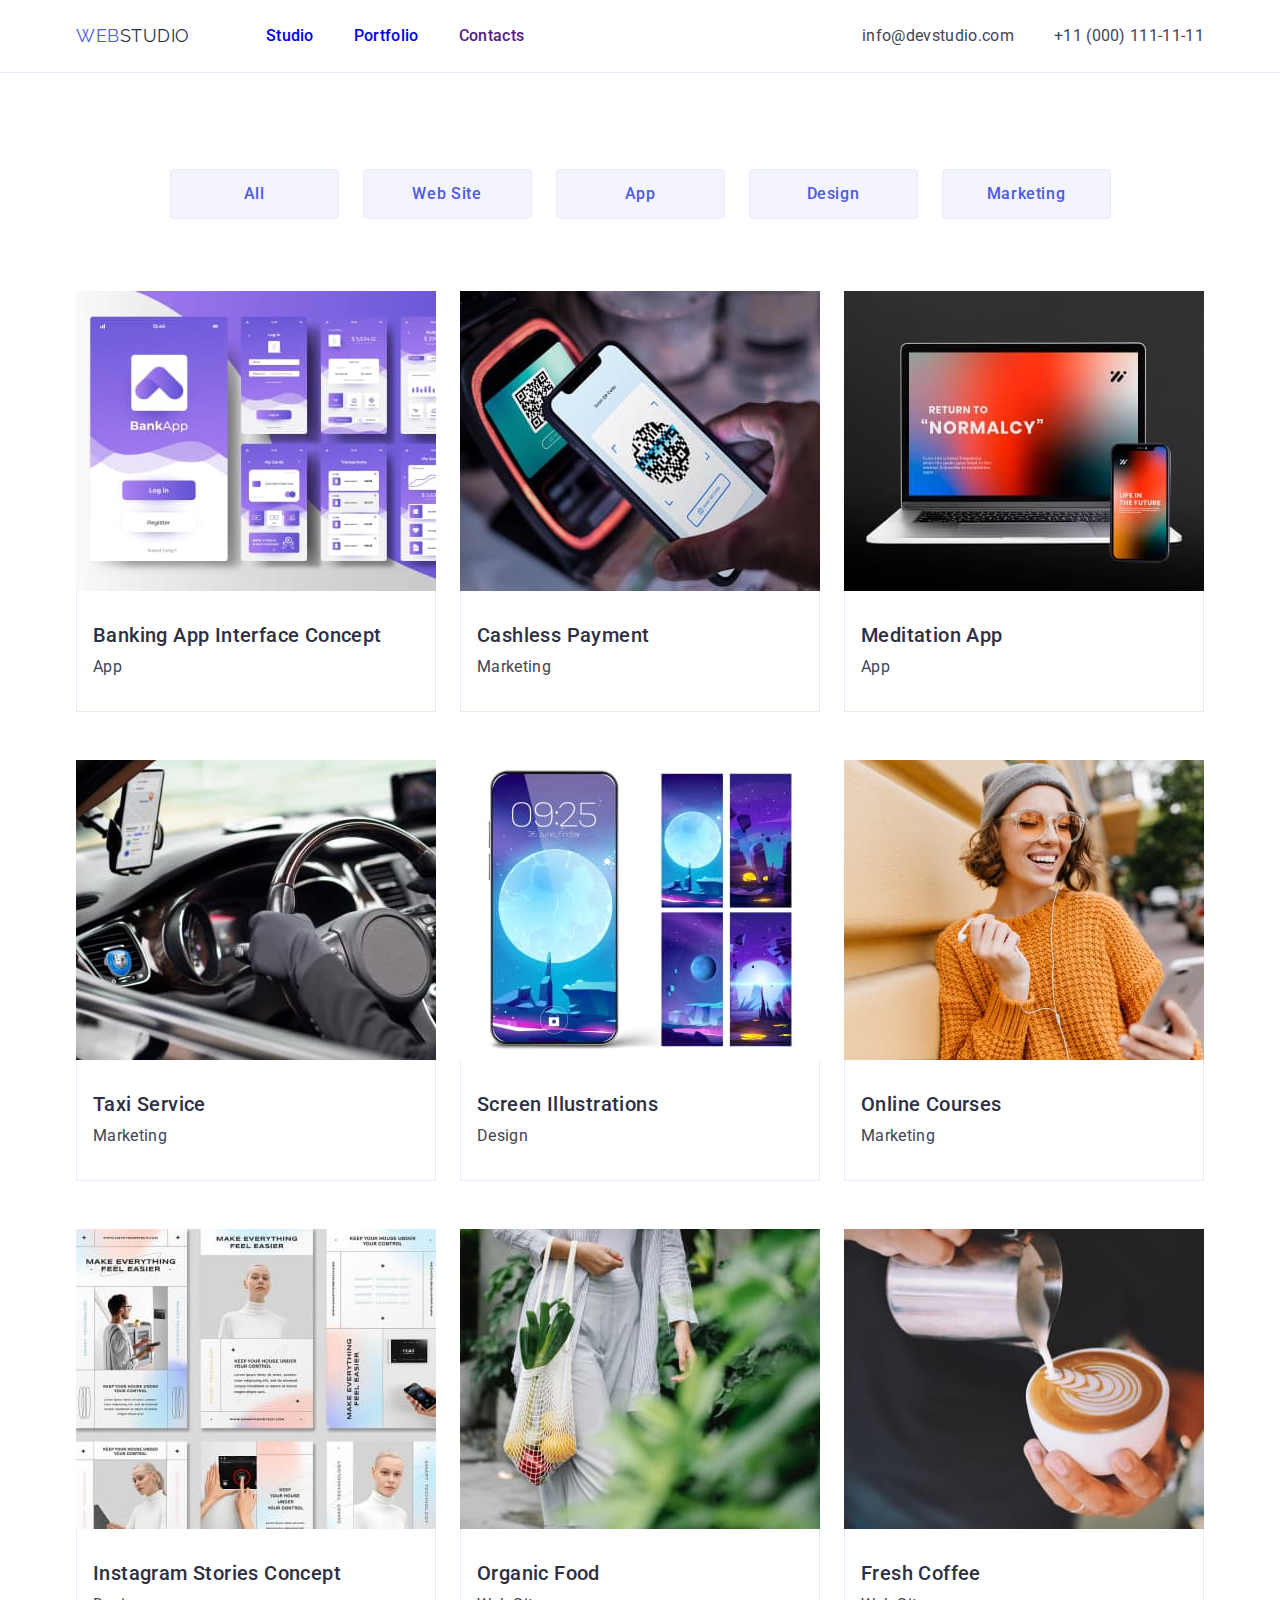
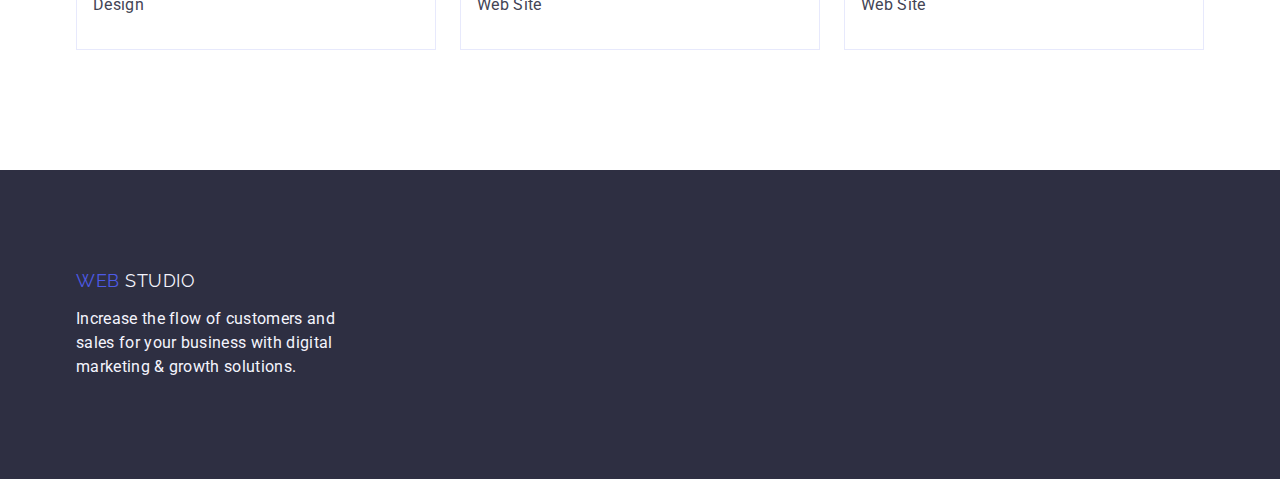
==== commit 4d9b36fa: "finish hw3" ====
--- a/portfolio.html
+++ b/portfolio.html
@@ -75,7 +75,7 @@
                         <a class="link" href="link">
                             <img class="gallery-pic" src="./images/portfolio/banking-upp.jpg"
                                 alt="Banking App Interface Concept" width="360" height="300">
-                            <div class="gallary-content">
+                            <div class="gallery-content">
                                 <h2 class="advantage-item-title">Banking App Interface Concept</h2>
                                 <p class="advantage-item-p">App</p>
                             </div>
@@ -85,7 +85,7 @@
                         <a class="link" href="linkas">
                             <img class="gallery-pic" src="./images/portfolio/cashless-payment.jpg"
                                 alt="Cashless Payment" width="360" height="300">
-                            <div class="gallary-content">
+                            <div class="gallery-content">
                                 <h2 class="advantage-item-title bord-t">Cashless Payment</h2>
                                 <p class="advantage-item-p">Marketing</p>
                             </div>
@@ -95,7 +95,7 @@
                         <a class="link" href="linksa">
                             <img class="gallery-pic" src="./images/portfolio/maditation-app.jpg" alt="Meditation App"
                                 width="360" height="300">
-                            <div class="gallary-content">
+                            <div class="gallery-content">
                                 <h2 class="advantage-item-title">Meditation App</h2>
                                 <p class="advantage-item-p">App</p>
                             </div>
@@ -105,7 +105,7 @@
                         <a class="link" href="linksq">
                             <img class=" gallery-pic" src="./images/portfolio/taxy-servise.jpg" alt="Taxi Service"
                                 width="360" height="300">
-                            <div class="gallary-content">
+                            <div class="gallery-content">
                                 <h2 class="advantage-item-title">Taxi Service</h2>
                                 <p class="advantage-item-p">Marketing</p>
                             </div>
@@ -115,7 +115,7 @@
                         <a class="link" href="linkqs">
                             <img class="gallery-pic" src="./images/portfolio/screen-illustration.jpg"
                                 alt="Screen Illustrations" width="360" height="300">
-                            <div class="gallary-content">
+                            <div class="gallery-content">
                                 <h2 class="advantage-item-title">Screen Illustrations</h2>
                                 <p class="advantage-item-p">Design</p>
                             </div>
@@ -125,7 +125,7 @@
                         <a class="link" href="linkqw">
                             <img class="gallery-pic" src="./images/portfolio/online-courses.jpg" alt="Online Courses"
                                 width="360" height="300">
-                            <div class="gallary-content">
+                            <div class="gallery-content">
                                 <h2 class="advantage-item-title">Online Courses</h2>
                                 <p class="advantage-item-p">Marketing</p>
                             </div>
@@ -135,7 +135,7 @@
                         <a class="link" href="linkwq">
                             <img class=" gallery-pic" src="./images/portfolio/instagram-stories-concept.jpg"
                                 alt="Instagram Stories Concept" width="360" height="300">
-                            <div class="gallary-content">
+                            <div class="gallery-content">
                                 <h2 class="advantage-item-title">Instagram Stories Concept</h2>
                                 <p class="advantage-item-p">Design</p>
                             </div>
@@ -145,7 +145,7 @@
                         <a class="link" href="linkda">
                             <img class="gallery-pic" src="./images/portfolio/organic-food.jpg" alt="Organic Food"
                                 width="360" height="300">
-                            <div class="gallary-content">
+                            <div class="gallery-content">
                                 <h2 class="advantage-item-title">Organic Food</h2>
                                 <p class="advantage-item-p">Web Site</p>
                             </div>
@@ -155,7 +155,7 @@
                         <a class="link" href="linkad">
                             <img class="gallery-pic" src="./images/portfolio/fresh-coffee.jpg" alt="Fresh Coffee"
                                 width="360" height="300">
-                            <div class="gallary-content">
+                            <div class="gallery-content">
                                 <h2 class="advantage-item-title">Fresh Coffee</h2>
                                 <p class="advantage-item-p">Web Site</p>
                             </div>
--- a/css/styles.css
+++ b/css/styles.css
@@ -210,9 +210,9 @@
 
 .modal-button {
   min-width: 169px;
-  padding: 16px 32px;
+  padding: 12px 24px;
   border-radius: 4px;
-  box-shadow: 0px 4px 4px 0px rgba(0, 0, 0, 0.15);
+  border: 1px solid var(--accent-hairlines-subtle-backgrounds);
   font-family: inherit;
   font-style: normal;
   font-weight: 500;
@@ -225,6 +225,7 @@
 
 .modal-button:hover,
 .modal-button:focus {
+  border: 1px solid transparent;
   background-color: var(--pressed-state-cta);
   color: var(--header-team-card-background);
 }
@@ -339,7 +340,7 @@
   );
 }
 
-.gallary-content {
+.gallery-content {
   padding: 32px 16px;
   border: 1px solid var(--accent-hairlines-subtle-backgrounds);
   border-top: none;
